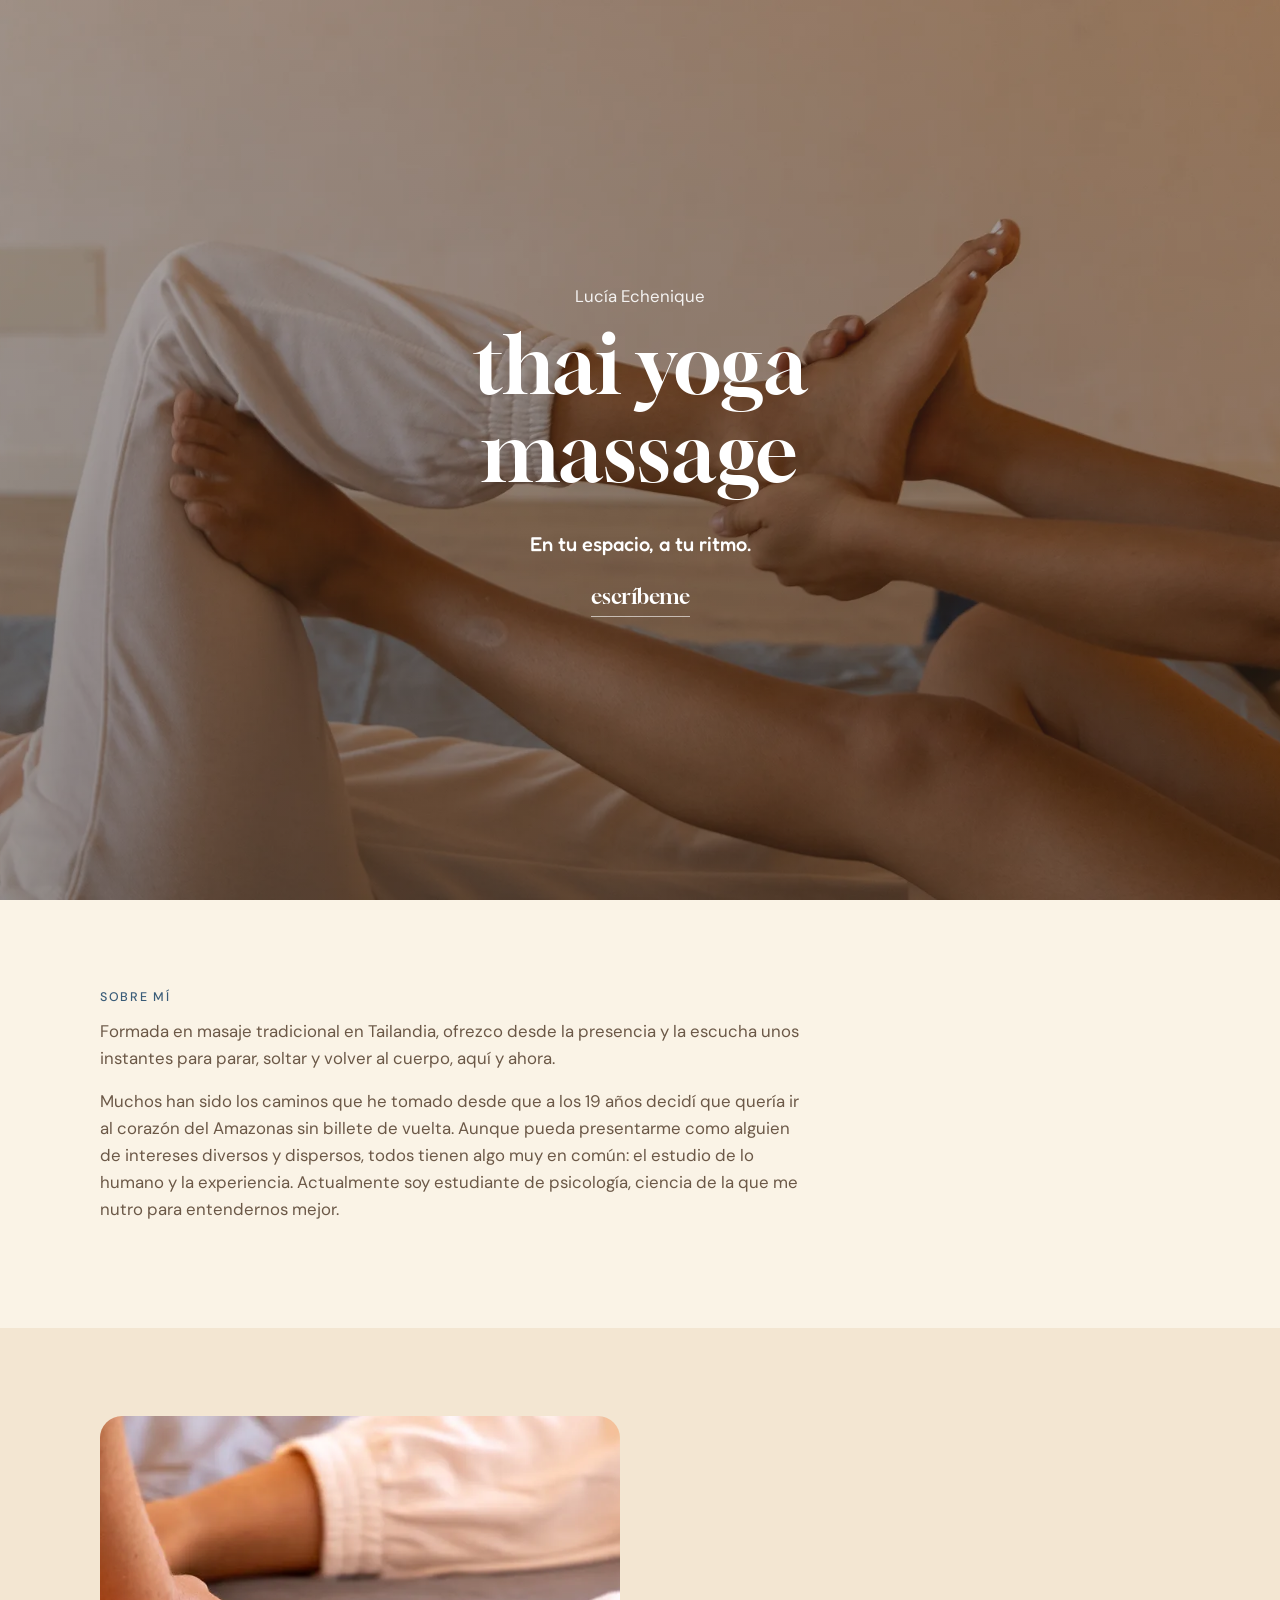
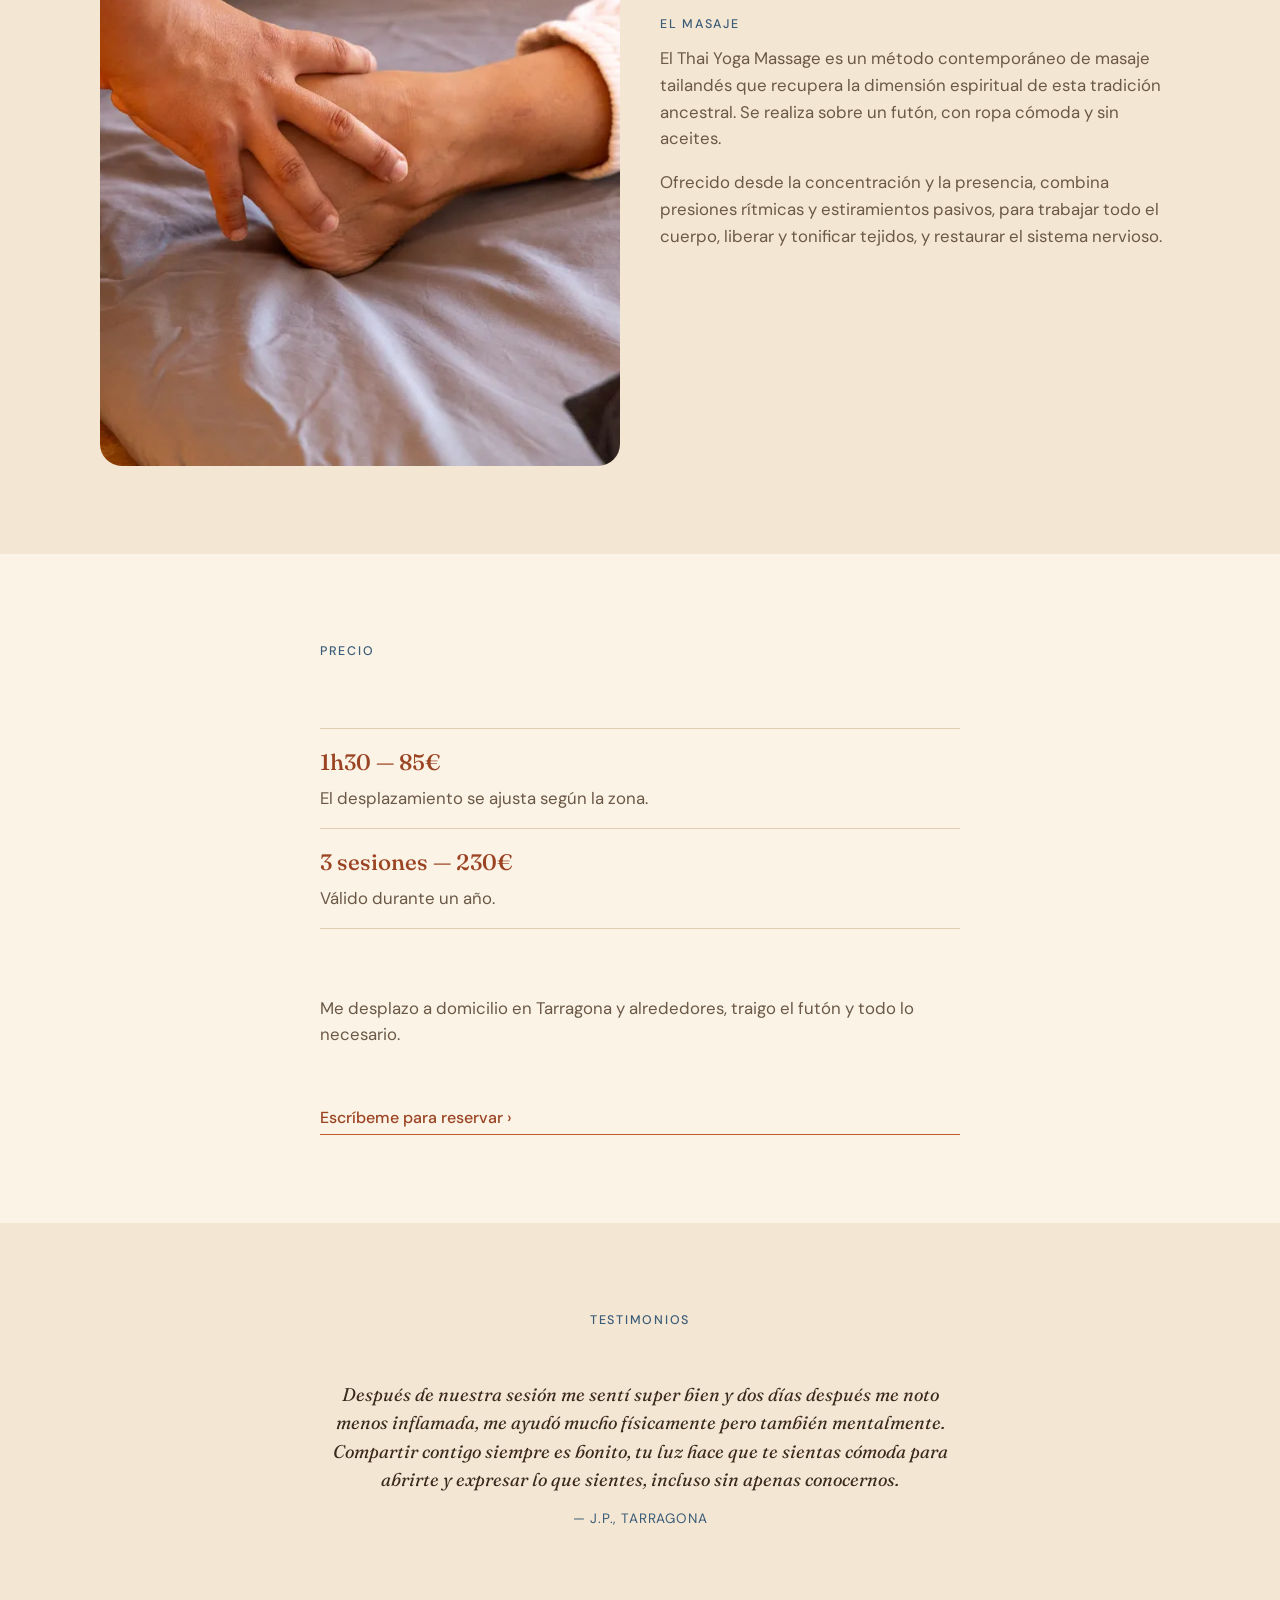
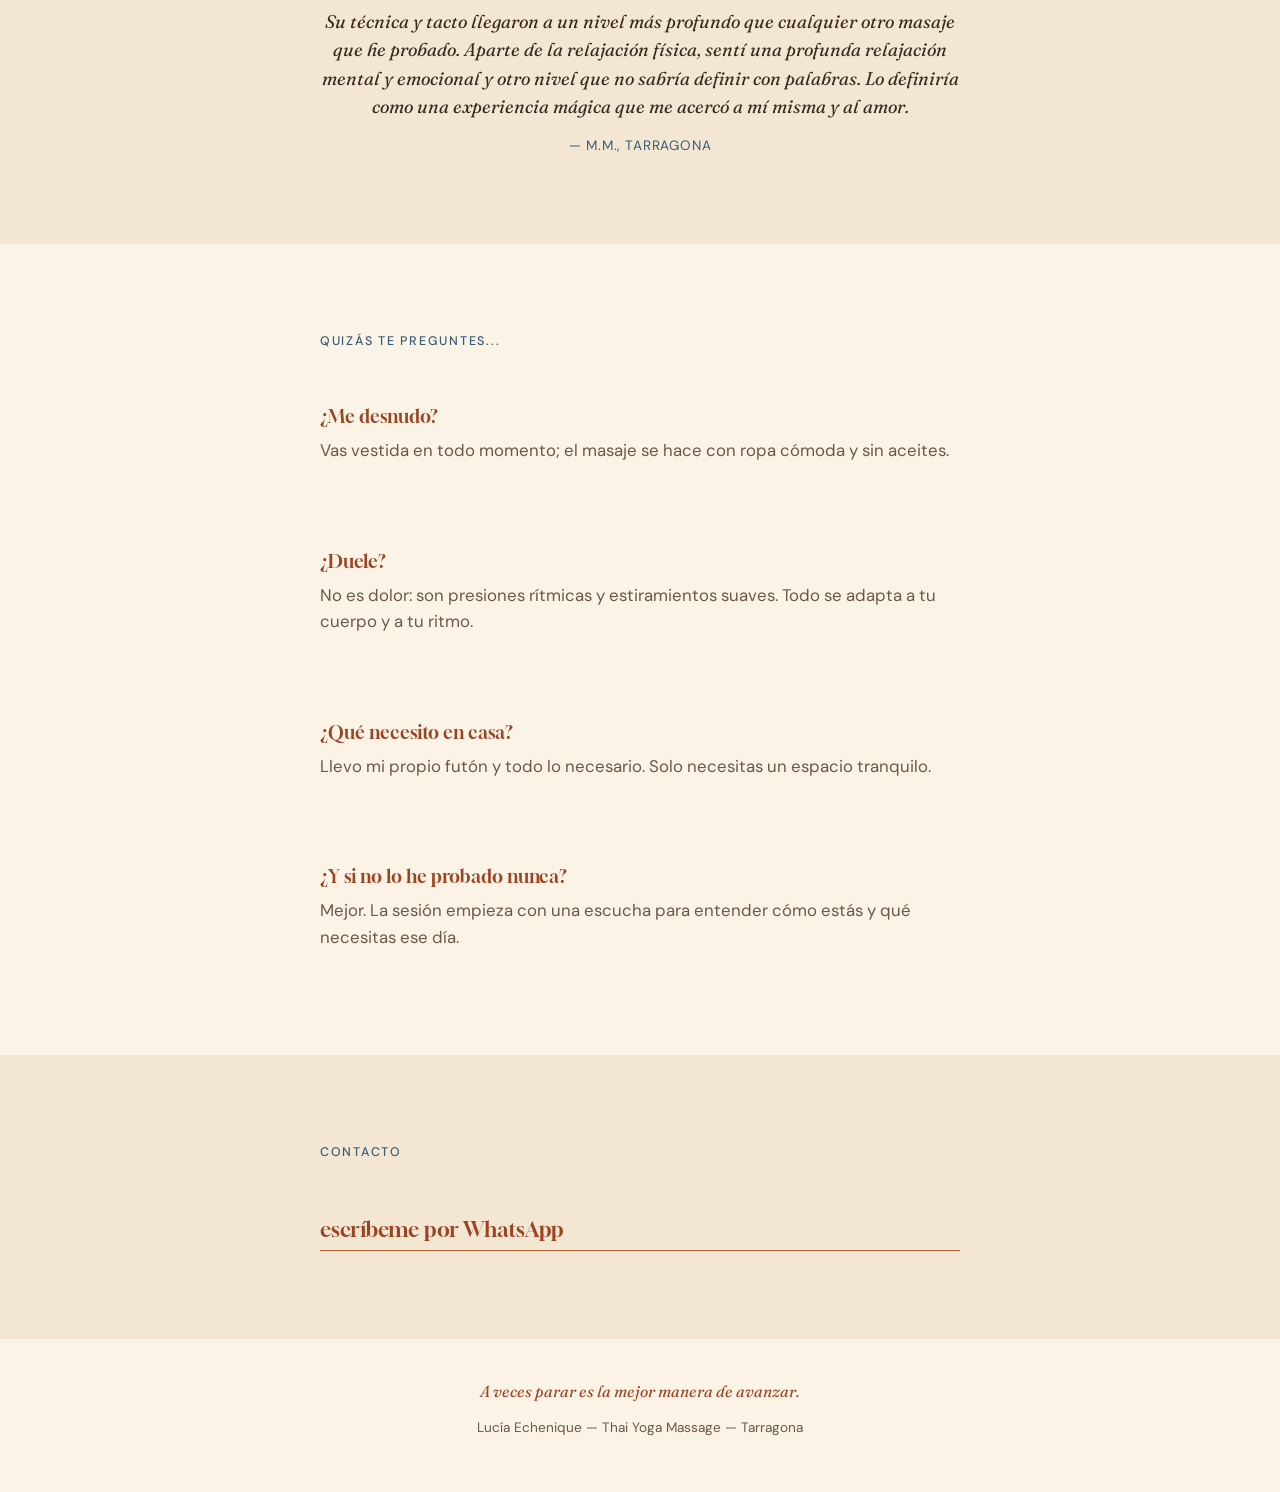
==== index.html @ a01c391c "Hero sin salto de fuente: Gloock y Fredoka alojadas en la web y precargadas Co-Authored-By: Claude F" ====
<!DOCTYPE html>
<html lang="es">
<head>
<meta charset="UTF-8" />
<meta name="viewport" content="width=device-width, initial-scale=1.0" />
<title>Lucía Echenique — Thai Yoga Massage a domicilio en Tarragona</title>
<meta name="description" content="Thai Yoga Massage a domicilio en Tarragona, con Lucía Echenique. Sesiones de 1h30, en tu espacio, a tu ritmo." />
<link rel="canonical" href="https://luciaechenique.com/" />
<meta property="og:type" content="website" />
<meta property="og:locale" content="es_ES" />
<meta property="og:url" content="https://luciaechenique.com/" />
<meta property="og:site_name" content="Lucía Echenique" />
<meta property="og:title" content="Lucía Echenique — Thai Yoga Massage a domicilio en Tarragona" />
<meta property="og:description" content="Thai Yoga Massage a domicilio en Tarragona. Sesiones de 1h30, en tu espacio, a tu ritmo." />
<meta property="og:image" content="https://luciaechenique.com/images/og.jpg" />
<meta property="og:image:width" content="1200" />
<meta property="og:image:height" content="630" />
<meta name="twitter:card" content="summary_large_image" />
<link rel="icon" type="image/svg+xml" href="favicon.svg" />
<link rel="preload" as="image" href="images/hero-bg.webp" fetchpriority="high" />
<link rel="preload" as="font" type="font/woff2" href="fonts/gloock.woff2" crossorigin />
<link rel="preload" as="font" type="font/woff2" href="fonts/fredoka-500.woff2" crossorigin />
<link rel="preconnect" href="https://fonts.googleapis.com" />
<link rel="preconnect" href="https://fonts.gstatic.com" crossorigin />
<link rel="stylesheet" href="https://fonts.googleapis.com/css2?family=Fraunces:ital,opsz,wght@0,9..144,500;1,9..144,400&family=DM+Sans:opsz,wght@9..40,400;9..40,500&display=swap" />
<link rel="stylesheet" href="styles.css" />
<script type="application/ld+json">
{
  "@context": "https://schema.org",
  "@type": "HealthAndBeautyBusiness",
  "name": "Lucía Echenique — Thai Yoga Massage",
  "url": "https://luciaechenique.com/",
  "image": "https://luciaechenique.com/images/og.jpg",
  "description": "Thai Yoga Massage a domicilio en Tarragona. Sesiones de 1h30, en tu espacio, a tu ritmo.",
  "areaServed": {
    "@type": "City",
    "name": "Tarragona"
  },
  "priceRange": "desde 85€"
}
</script>
</head>
<body>

<a class="skip-link" href="#contacto">Ir a contacto</a>

<!-- HERO -->
<header class="hero" id="inicio">
  <div class="hero-bg"></div>
  <div class="hero-overlay"></div>
  <div class="hero-inner">
    <p class="hero-name">Lucía Echenique</p>
    <h1>thai yoga massage</h1>
    <p class="hero-phrase">En tu espacio, a tu ritmo.</p>
    <a class="cta-link cta-lg" href="https://wa.me/34604867716?text=Hola%20Luc%C3%ADa%2C%20me%20interesa%20una%20sesi%C3%B3n%20de%20Thai%20Yoga%20Massage." target="_blank" rel="noopener">escríbeme</a>
  </div>
</header>

<main>

  <!-- SOBRE MÍ -->
  <section class="section" id="sobre-mi">
    <div class="section-inner">
      <div class="section-text">
        <h2 class="kicker">Sobre mí</h2>
        <p class="body-text">
          Formada en masaje tradicional en Tailandia, ofrezco desde la presencia y la escucha unos instantes para
          parar, soltar y volver al cuerpo, aquí y ahora.
        </p>
        <p class="body-text">
          Muchos han sido los caminos que he tomado desde que a los 19 años decidí que quería ir al corazón del
          Amazonas sin billete de vuelta. Aunque pueda presentarme como alguien de intereses diversos y dispersos,
          todos tienen algo muy en común: el estudio de lo humano y la experiencia. Actualmente soy estudiante de
          psicología, ciencia de la que me nutro para entendernos mejor.
        </p>
      </div>
    </div>
  </section>

  <!-- EL MASAJE -->
  <section class="section alt" id="masaje">
    <div class="section-inner reverse">
      <div class="section-text">
        <h2 class="kicker">El masaje</h2>
        <p class="body-text">
          El Thai Yoga Massage es un método contemporáneo de masaje tailandés que recupera la dimensión espiritual
          de esta tradición ancestral. Se realiza sobre un futón, con ropa cómoda y sin aceites.
        </p>
        <p class="body-text">
          Ofrecido desde la concentración y la presencia, combina presiones rítmicas y estiramientos pasivos, para
          trabajar todo el cuerpo, liberar y tonificar tejidos, y restaurar el sistema nervioso.
        </p>
      </div>
      <img class="section-photo" src="images/masaje.webp" alt="Thai Yoga Massage con Lucía Echenique" loading="lazy" />
    </div>
  </section>

  <!-- PRECIO -->
  <section class="section" id="precio">
    <div class="section-inner narrow">
      <h2 class="kicker">Precio</h2>
      <div class="price-list">
        <div class="price-item">
          <p class="price-amount">1h30 — 85€</p>
          <p class="body-text">El desplazamiento se ajusta según la zona.</p>
        </div>
        <div class="price-item">
          <p class="price-amount">3 sesiones — 230€</p>
          <p class="body-text">Válido durante un año.</p>
        </div>
      </div>
      <p class="body-text">
        Me desplazo a domicilio en Tarragona y alrededores, traigo el futón y todo lo necesario.
      </p>
      <a class="cta-link" href="https://wa.me/34604867716?text=Hola%20Luc%C3%ADa%2C%20me%20interesa%20una%20sesi%C3%B3n%20de%20masaje" target="_blank" rel="noopener">Escríbeme para reservar &rsaquo;</a>
    </div>
  </section>

  <!-- TESTIMONIOS -->
  <section class="section alt" id="testimonios">
    <div class="section-inner narrow center">
      <h2 class="kicker">Testimonios</h2>
      <blockquote class="testimonial">
        <p>Después de nuestra sesión me sentí super bien y dos días después me noto menos inflamada, me ayudó
          mucho físicamente pero también mentalmente. Compartir contigo siempre es bonito, tu luz hace que te
          sientas cómoda para abrirte y expresar lo que sientes, incluso sin apenas conocernos.</p>
        <cite>— J.P., Tarragona</cite>
      </blockquote>
      <blockquote class="testimonial">
        <p>Su técnica y tacto llegaron a un nivel más profundo que cualquier otro masaje que he probado. Aparte
          de la relajación física, sentí una profunda relajación mental y emocional y otro nivel que no sabría
          definir con palabras. Lo definiría como una experiencia mágica que me acercó a mí misma y al amor.</p>
        <cite>— M.M., Tarragona</cite>
      </blockquote>
    </div>
  </section>

  <!-- PREGUNTAS FRECUENTES -->
  <section class="section" id="faq">
    <div class="section-inner narrow">
      <h2 class="kicker">Quizás te preguntes...</h2>
      <div class="faq-item">
        <p class="faq-question">¿Me desnudo?</p>
        <p class="body-text">Vas vestida en todo momento; el masaje se hace con ropa cómoda y sin aceites.</p>
      </div>
      <div class="faq-item">
        <p class="faq-question">¿Duele?</p>
        <p class="body-text">No es dolor: son presiones rítmicas y estiramientos suaves. Todo se adapta a tu cuerpo y a tu ritmo.</p>
      </div>
      <div class="faq-item">
        <p class="faq-question">¿Qué necesito en casa?</p>
        <p class="body-text">Llevo mi propio futón y todo lo necesario. Solo necesitas un espacio tranquilo.</p>
      </div>
      <div class="faq-item">
        <p class="faq-question">¿Y si no lo he probado nunca?</p>
        <p class="body-text">Mejor. La sesión empieza con una escucha para entender cómo estás y qué necesitas ese día.</p>
      </div>
    </div>
  </section>

  <!-- YOGA — en pausa, solo se ofrece masaje por ahora. Reactivar cuando haya fotos/contenido de clases.
  <section class="section" id="yoga">
    <div class="section-inner reverse">
      <div class="photo-placeholder" aria-hidden="true"></div>
      <div class="section-text">
        <p class="kicker">Yoga</p>
        <h2>Clases a demanda, individuales o en grupo</h2>
        <p class="body-text">
          Clases pensadas a tu medida: puede ser solo para ti, o puedes organizar un grupo pequeño con amigas — tú reúnes
          a la gente, yo llevo la práctica. Sin horarios fijos ni rigidez: hablamos y encontramos el formato que te encaje.
        </p>
        <a class="cta-link" href="https://wa.me/34604867716?text=Hola%20Luc%C3%ADa%2C%20me%20interesa%20una%20clase%20de%20yoga" target="_blank" rel="noopener">Pregúntame por una clase &rsaquo;</a>
      </div>
    </div>
  </section>
  -->

  <!-- CONTACTO -->
  <section class="section alt contact-section" id="contacto">
    <div class="section-inner narrow">
      <h2 class="kicker">Contacto</h2>

      <a class="cta-link cta-lg" href="https://wa.me/34604867716?text=Hola%20Luc%C3%ADa%2C%20me%20interesa%20una%20sesi%C3%B3n%20de%20Thai%20Yoga%20Massage." target="_blank" rel="noopener">escríbeme por WhatsApp</a>
    </div>
  </section>

</main>

<footer class="site-footer">
  <p class="footer-tagline">A veces parar es la mejor manera de avanzar.</p>
  <p>Lucía Echenique — Thai Yoga Massage — Tarragona</p>
</footer>

</body>
</html>
---- styles.css ----
@font-face {
  font-family: "Gloock";
  font-style: normal;
  font-weight: 400;
  font-display: swap;
  src: url("fonts/gloock.woff2") format("woff2");
}
@font-face {
  font-family: "Fredoka";
  font-style: normal;
  font-weight: 500;
  font-display: swap;
  src: url("fonts/fredoka-500.woff2") format("woff2");
}

:root {
  --cream: #faf3e6;
  --cream-alt: #f3e6d2;
  --ink: #3a2a1e;
  --ink-soft: #6b5847;
  --terracotta: #c1592f;
  --terracotta-dark: #9b4423;
  --mustard: #e0a53e;
  --blue: #3a5c78;
  --radius: 22px;
}

* { box-sizing: border-box; }

html { scroll-behavior: smooth; }

body {
  margin: 0;
  background: var(--cream);
  color: var(--ink);
  font-family: "DM Sans", sans-serif;
  font-weight: 400;
  line-height: 1.6;
  -webkit-font-smoothing: antialiased;
}

h1, h2 {
  font-weight: 500;
  line-height: 1.1;
  margin: 0 0 0.4em;
  color: var(--terracotta-dark);
}

h1 {
  font-family: "Gloock", serif;
  font-size: clamp(2.8rem, 10vw, 5rem);
  letter-spacing: 0.01em;
}
h2 {
  font-family: "Gloock", serif;
  font-size: clamp(1.7rem, 4.5vw, 2.4rem);
}

p { margin: 0 0 1em; }

.skip-link {
  position: absolute;
  left: -999px;
  top: 0;
}
.skip-link:focus {
  left: 1rem;
  top: 1rem;
  background: var(--ink);
  color: var(--cream);
  padding: 0.6em 1em;
  border-radius: 8px;
  z-index: 10;
}

/* ---------- HERO ---------- */
.hero {
  position: relative;
  overflow: hidden;
  min-height: 100vh;
  min-height: 100dvh;
  display: flex;
  align-items: center;
  padding: 2rem 1.5rem;
  background: #8c6f5b;
}
.hero-bg {
  position: absolute;
  inset: 0;
  background-image: url("images/hero-bg.webp");
  background-size: cover;
  background-position: center 30%;
  z-index: 0;
}
.hero-overlay {
  position: absolute;
  inset: 0;
  background: linear-gradient(180deg, rgba(58, 42, 30, 0.35) 0%, rgba(58, 42, 30, 0.5) 100%);
  z-index: 0;
}
.hero-inner .hero-name,
.hero-inner .hero-sub { color: rgba(255, 255, 255, 0.9); }
.hero-inner h1,
.hero-inner .hero-phrase,
.hero-inner .cta-link { color: #fff; }
.hero-inner .cta-link { border-bottom-color: rgba(255, 255, 255, 0.6); }
.hero-inner {
  position: relative;
  z-index: 1;
  max-width: 640px;
  margin: 0 auto;
  text-align: center;
}
.eyebrow {
  text-transform: uppercase;
  letter-spacing: 0.14em;
  font-size: 0.78rem;
  color: var(--ink-soft);
  margin-bottom: 0.6em;
}
.hero-name {
  color: var(--ink-soft);
  font-size: 1.05rem;
  margin: 0 0 0.6em;
}
.hero-sub {
  color: var(--ink-soft);
  font-size: 1.05rem;
  margin: 0 0 1.2em;
}
.hero-phrase {
  font-family: "Fredoka", sans-serif;
  font-weight: 500;
  color: var(--terracotta-dark);
  font-size: 1.25rem;
  max-width: 30ch;
  margin-left: auto;
  margin-right: auto;
}

/* ---------- CTA LINKS ---------- */
.cta-link {
  display: inline-block;
  color: var(--terracotta-dark);
  font-weight: 500;
  text-decoration: none;
  border-bottom: 1.5px solid var(--terracotta);
  padding-bottom: 3px;
  transition: color 0.15s ease, border-color 0.15s ease;
}
.cta-link:hover { color: var(--terracotta); border-color: var(--terracotta-dark); }

.cta-lg {
  font-family: "Gloock", serif;
  font-size: 1.3rem;
}

/* ---------- SECTIONS ---------- */
.section { padding: 5.5rem 1.5rem; }
.section.alt { background: var(--cream-alt); }

.section-inner {
  max-width: 1080px;
  margin: 0 auto;
  display: grid;
  gap: 2.5rem;
  align-items: center;
}
.section-inner.narrow { max-width: 640px; }
.section-inner.center { text-align: center; }

#sobre-mi .section-inner {
  display: block;
}
#sobre-mi .section-text {
  max-width: 700px;
}

.kicker {
  font-family: "DM Sans", sans-serif;
  text-transform: uppercase;
  letter-spacing: 0.14em;
  font-size: 0.78rem;
  line-height: 1.6;
  color: var(--blue);
  font-weight: 500;
  margin: 0 0 0.8em;
}

.body-text { color: var(--ink-soft); font-size: 1.05rem; }

.price-list {
  margin: 1em 0 1.6em;
}
.price-item {
  padding: 1em 0;
  border-top: 1px solid #e2cfb2;
}
.price-item:last-child {
  border-bottom: 1px solid #e2cfb2;
}
.price-amount {
  font-family: "Fraunces", serif;
  font-weight: 500;
  font-size: 1.4rem;
  color: var(--terracotta-dark);
  margin: 0 0 0.2em;
}
.price-item .body-text {
  margin: 0;
}

.faq-item {
  margin: 0 0 1.6rem;
}
.faq-item:last-child { margin-bottom: 0; }
.faq-question {
  font-family: "Gloock", serif;
  font-size: 1.15rem;
  color: var(--terracotta-dark);
  margin: 0 0 0.3em;
}

.testimonial {
  margin: 0 0 2.4rem;
  padding: 0;
}
.testimonial p {
  font-family: "Fraunces", serif;
  font-style: italic;
  font-size: 1.15rem;
  line-height: 1.55;
  color: var(--ink);
  font-variation-settings: "opsz" 40;
  margin: 0 0 0.7em;
}
.testimonial cite {
  display: block;
  font-style: normal;
  font-size: 0.85rem;
  letter-spacing: 0.06em;
  text-transform: uppercase;
  color: var(--blue);
}
.testimonial:last-child { margin-bottom: 0; }

.photo-placeholder {
  aspect-ratio: 4 / 5;
  border-radius: var(--radius);
  background: linear-gradient(155deg, var(--cream-alt), #ecd8b8);
  display: flex;
  align-items: center;
  justify-content: center;
}

.section-photo {
  width: 100%;
  aspect-ratio: 4 / 5;
  object-fit: cover;
  border-radius: var(--radius);
  display: block;
}

.photo-mosaic {
  display: flex;
  flex-direction: column;
  gap: 0.8rem;
}
.mosaic-featured {
  width: 100%;
  aspect-ratio: 4 / 5;
  object-fit: cover;
  border-radius: var(--radius);
  display: block;
}
.mosaic-small {
  width: 100%;
  aspect-ratio: 16 / 9;
  object-fit: cover;
  border-radius: var(--radius);
  display: block;
}

@media (min-width: 780px) {
  .section-inner:not(.narrow) {
    grid-template-columns: 1fr 1fr;
  }
  .section-inner.reverse .section-text { order: 2; }
}

/* ---------- FOOTER ---------- */
.site-footer {
  text-align: center;
  padding: 2.5rem 1.5rem;
  color: var(--ink-soft);
  font-size: 0.85rem;
}
.footer-tagline {
  font-family: "Fraunces", serif;
  font-style: italic;
  font-size: 1rem;
  color: var(--terracotta-dark);
  margin: 0 0 0.8em;
  font-variation-settings: "opsz" 40;
}
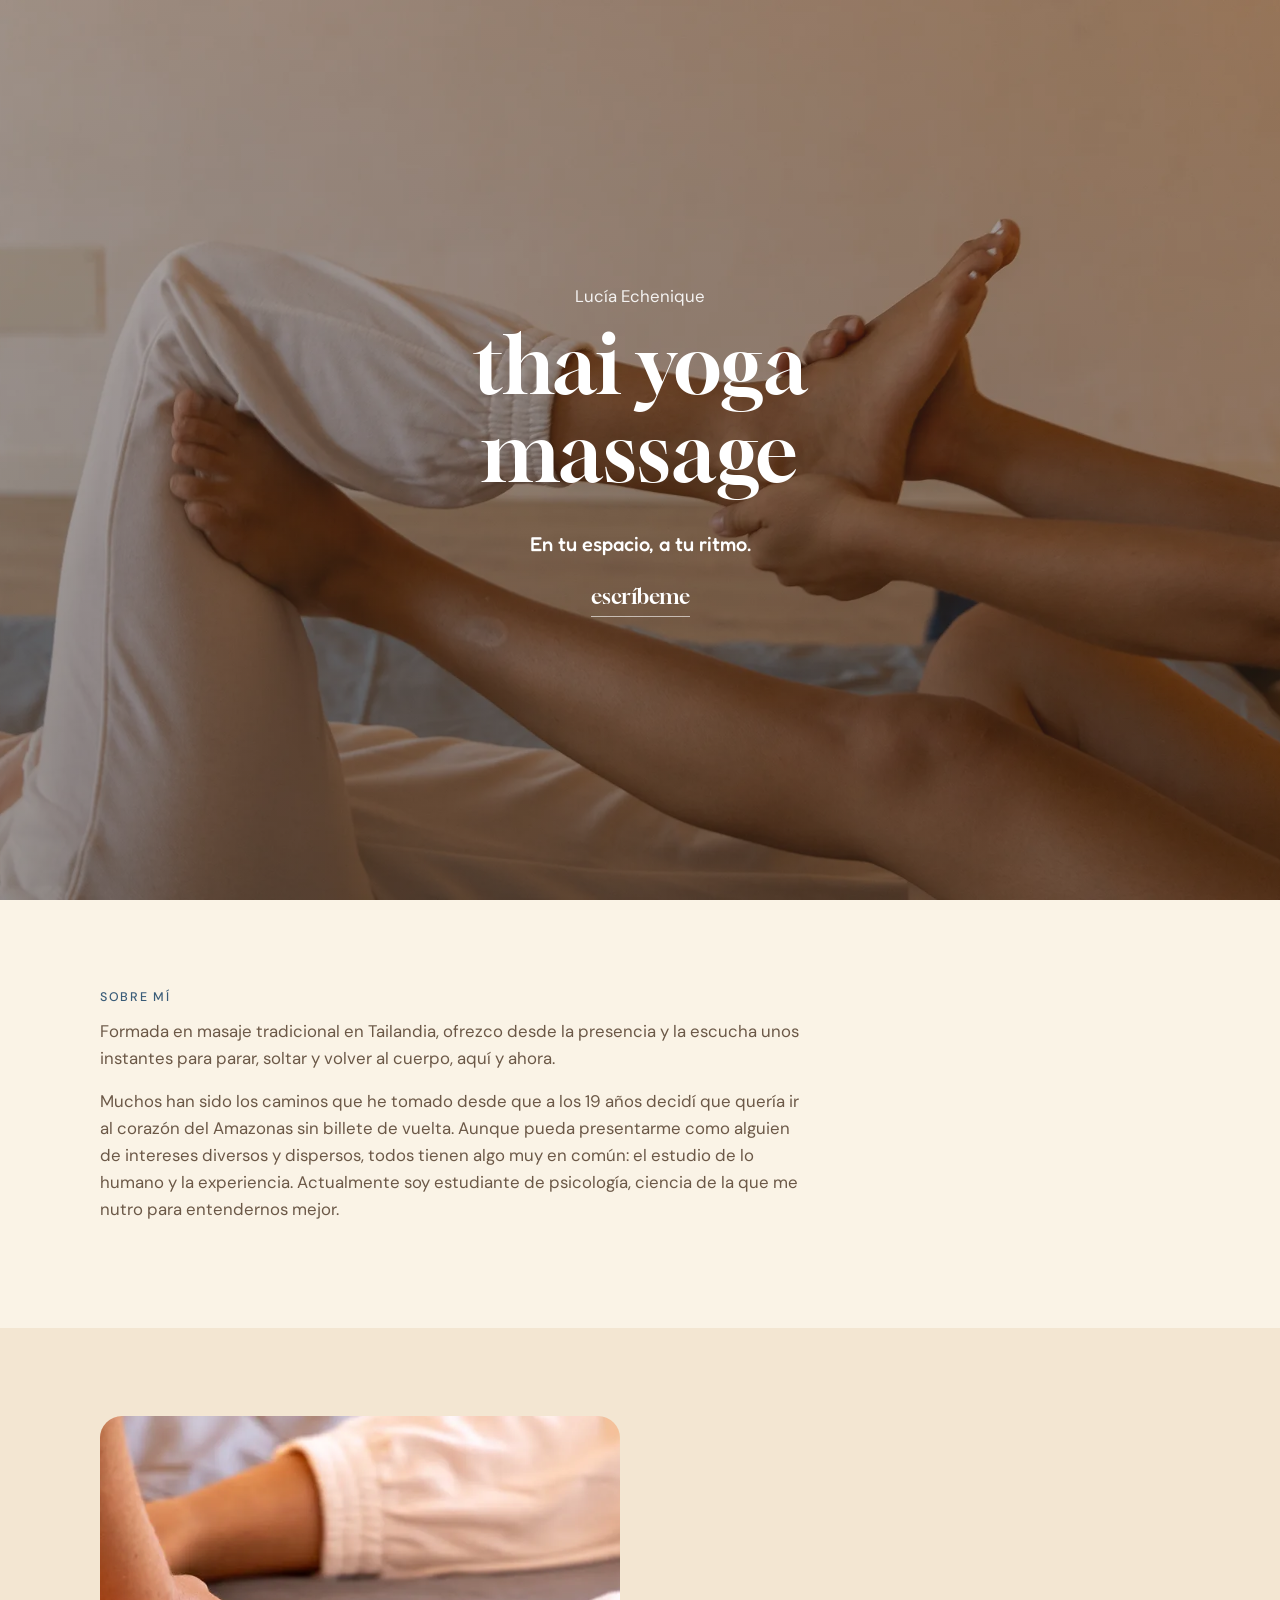
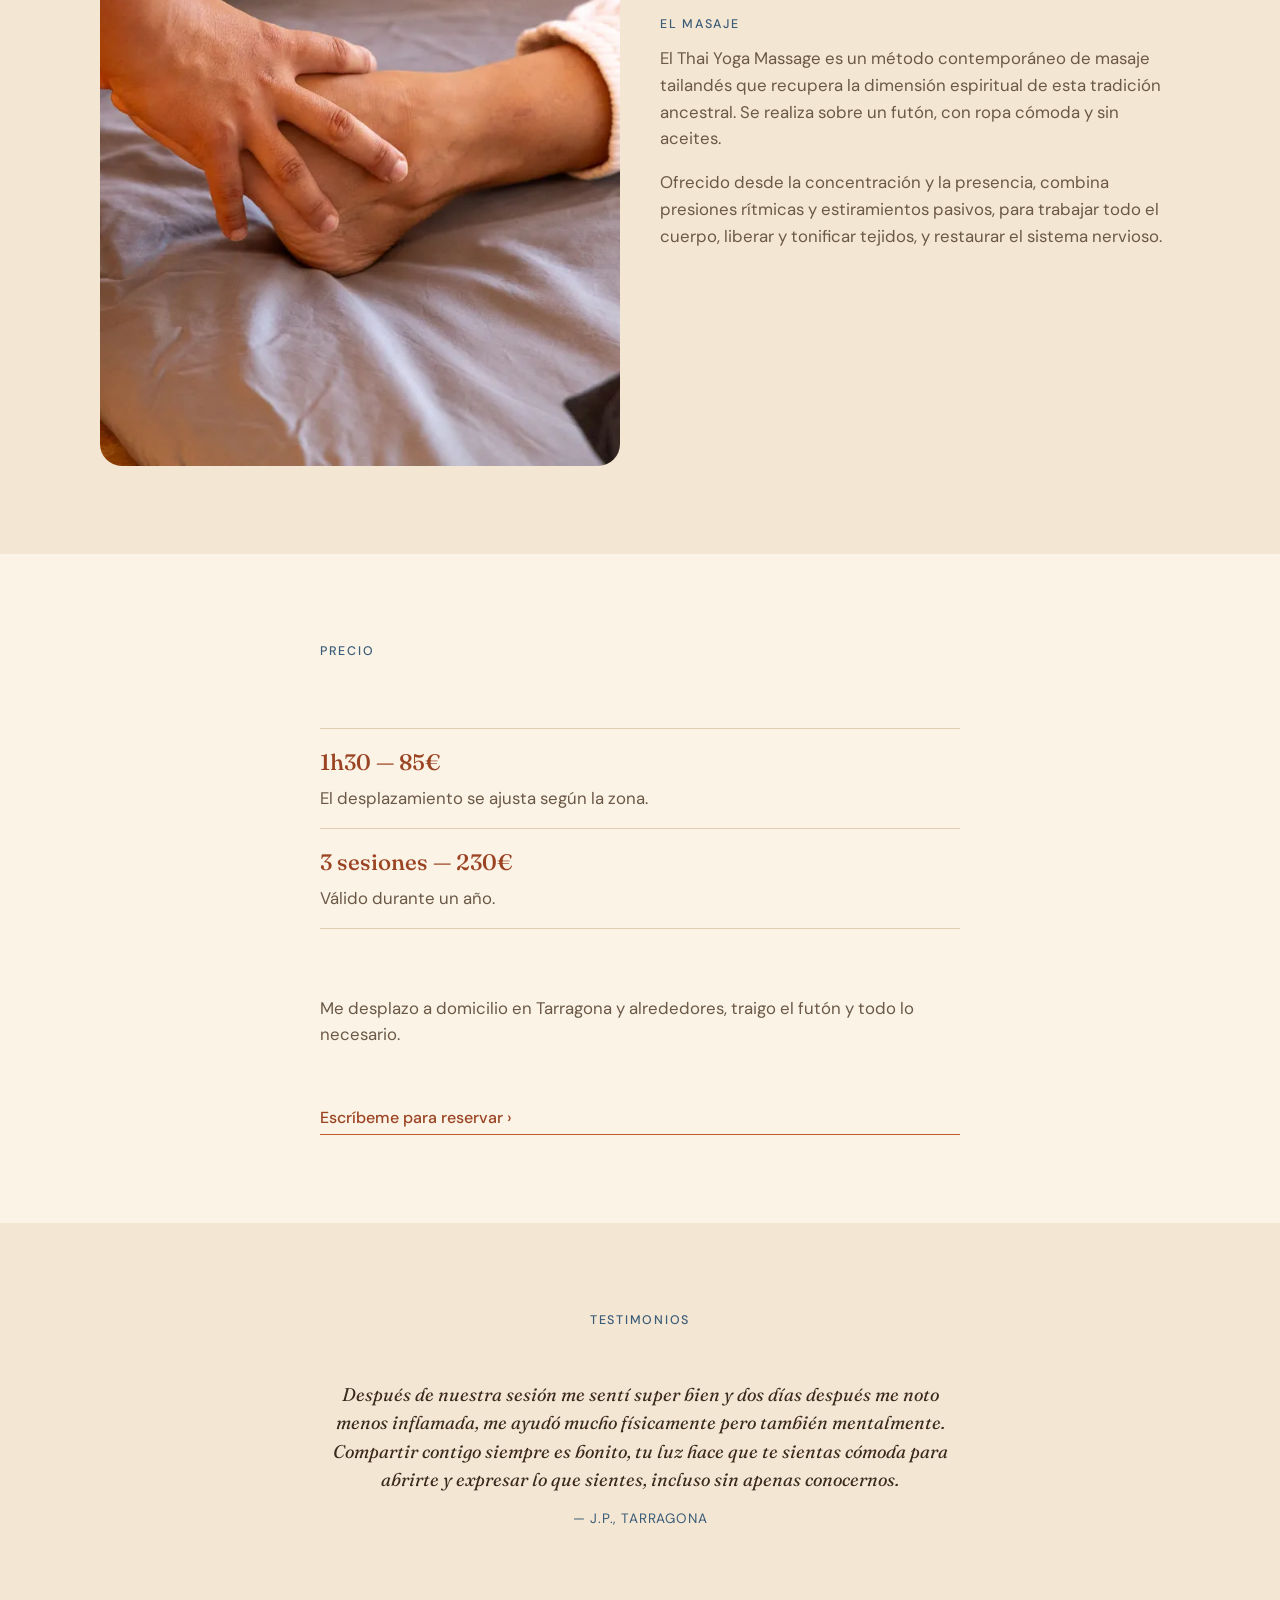
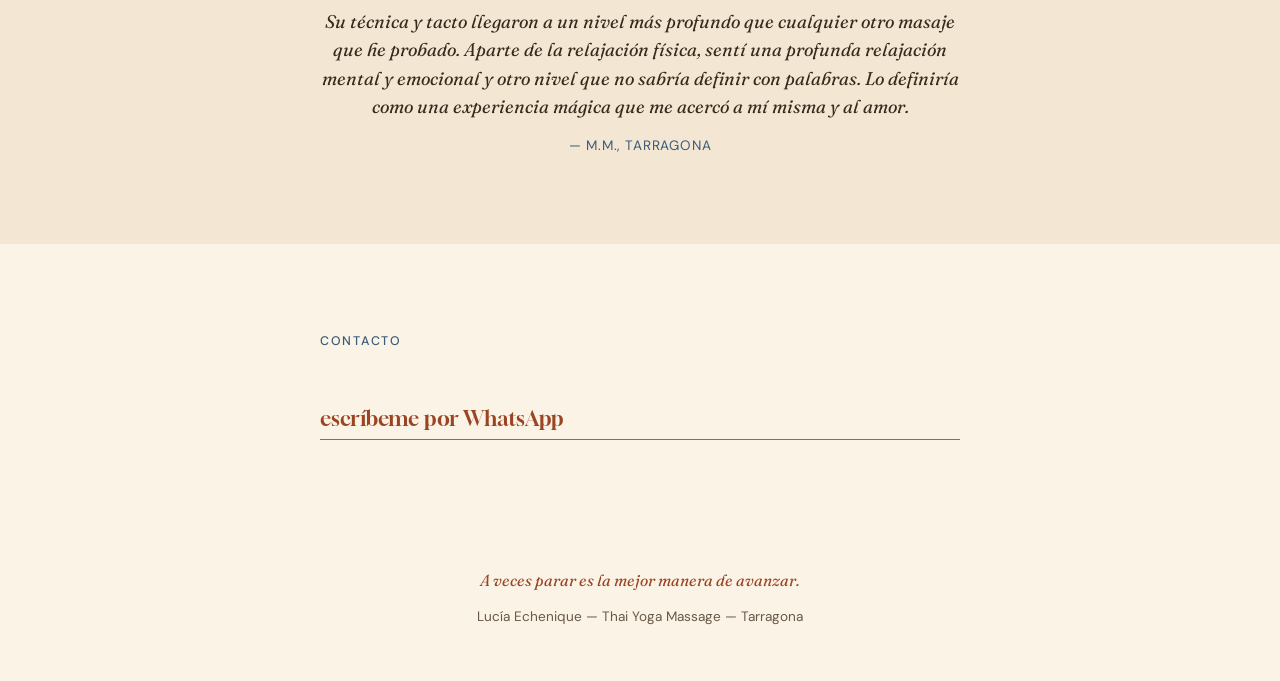
==== commit 4e78a31c: "Elimina la seccion de preguntas frecuentes Co-Authored-By: Claude Fable 5.1 <noreply@anthropic.com>" ====
--- a/index.html
+++ b/index.html
@@ -135,29 +135,6 @@
     </div>
   </section>
 
-  <!-- PREGUNTAS FRECUENTES -->
-  <section class="section" id="faq">
-    <div class="section-inner narrow">
-      <h2 class="kicker">Quizás te preguntes...</h2>
-      <div class="faq-item">
-        <p class="faq-question">¿Me desnudo?</p>
-        <p class="body-text">Vas vestida en todo momento; el masaje se hace con ropa cómoda y sin aceites.</p>
-      </div>
-      <div class="faq-item">
-        <p class="faq-question">¿Duele?</p>
-        <p class="body-text">No es dolor: son presiones rítmicas y estiramientos suaves. Todo se adapta a tu cuerpo y a tu ritmo.</p>
-      </div>
-      <div class="faq-item">
-        <p class="faq-question">¿Qué necesito en casa?</p>
-        <p class="body-text">Llevo mi propio futón y todo lo necesario. Solo necesitas un espacio tranquilo.</p>
-      </div>
-      <div class="faq-item">
-        <p class="faq-question">¿Y si no lo he probado nunca?</p>
-        <p class="body-text">Mejor. La sesión empieza con una escucha para entender cómo estás y qué necesitas ese día.</p>
-      </div>
-    </div>
-  </section>
-
   <!-- YOGA — en pausa, solo se ofrece masaje por ahora. Reactivar cuando haya fotos/contenido de clases.
   <section class="section" id="yoga">
     <div class="section-inner reverse">
@@ -176,7 +153,7 @@
   -->
 
   <!-- CONTACTO -->
-  <section class="section alt contact-section" id="contacto">
+  <section class="section contact-section" id="contacto">
     <div class="section-inner narrow">
       <h2 class="kicker">Contacto</h2>
 
--- a/styles.css
+++ b/styles.css
@@ -210,17 +210,6 @@
   margin: 0;
 }
 
-.faq-item {
-  margin: 0 0 1.6rem;
-}
-.faq-item:last-child { margin-bottom: 0; }
-.faq-question {
-  font-family: "Gloock", serif;
-  font-size: 1.15rem;
-  color: var(--terracotta-dark);
-  margin: 0 0 0.3em;
-}
-
 .testimonial {
   margin: 0 0 2.4rem;
   padding: 0;
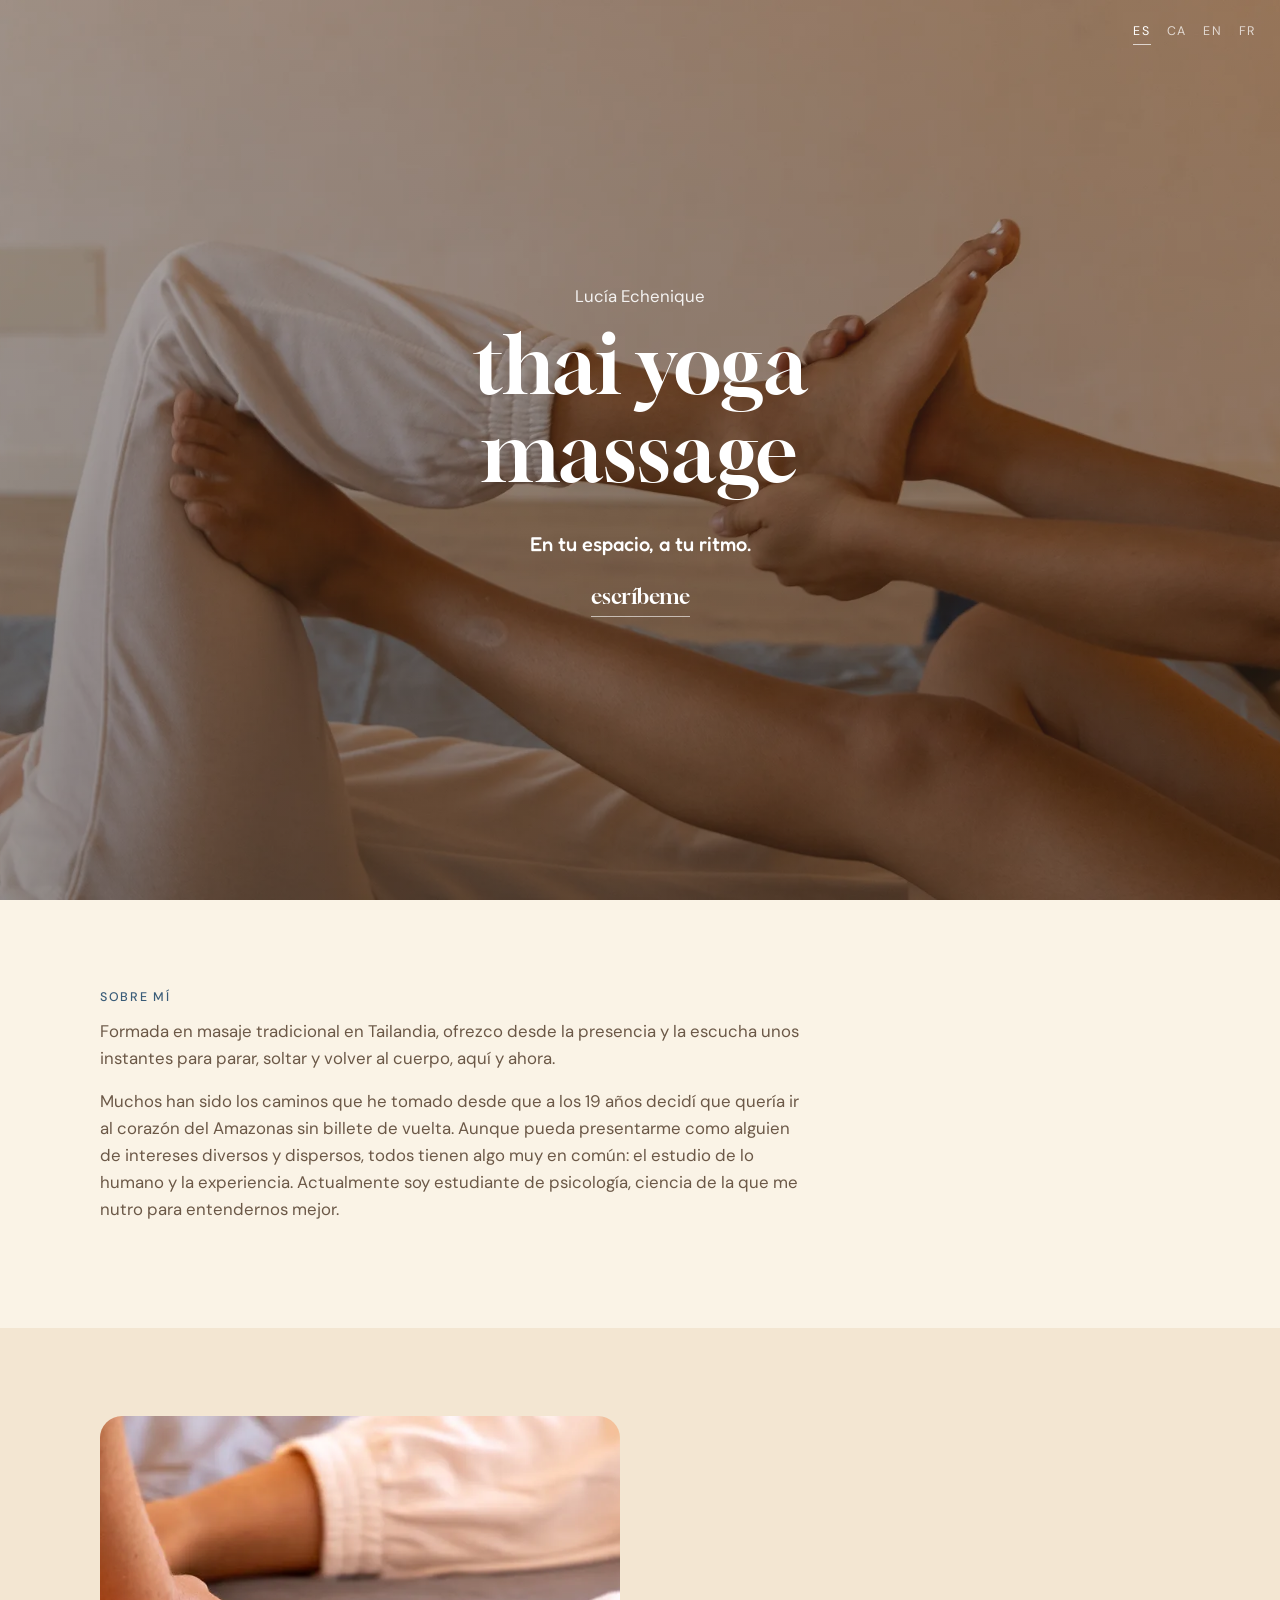
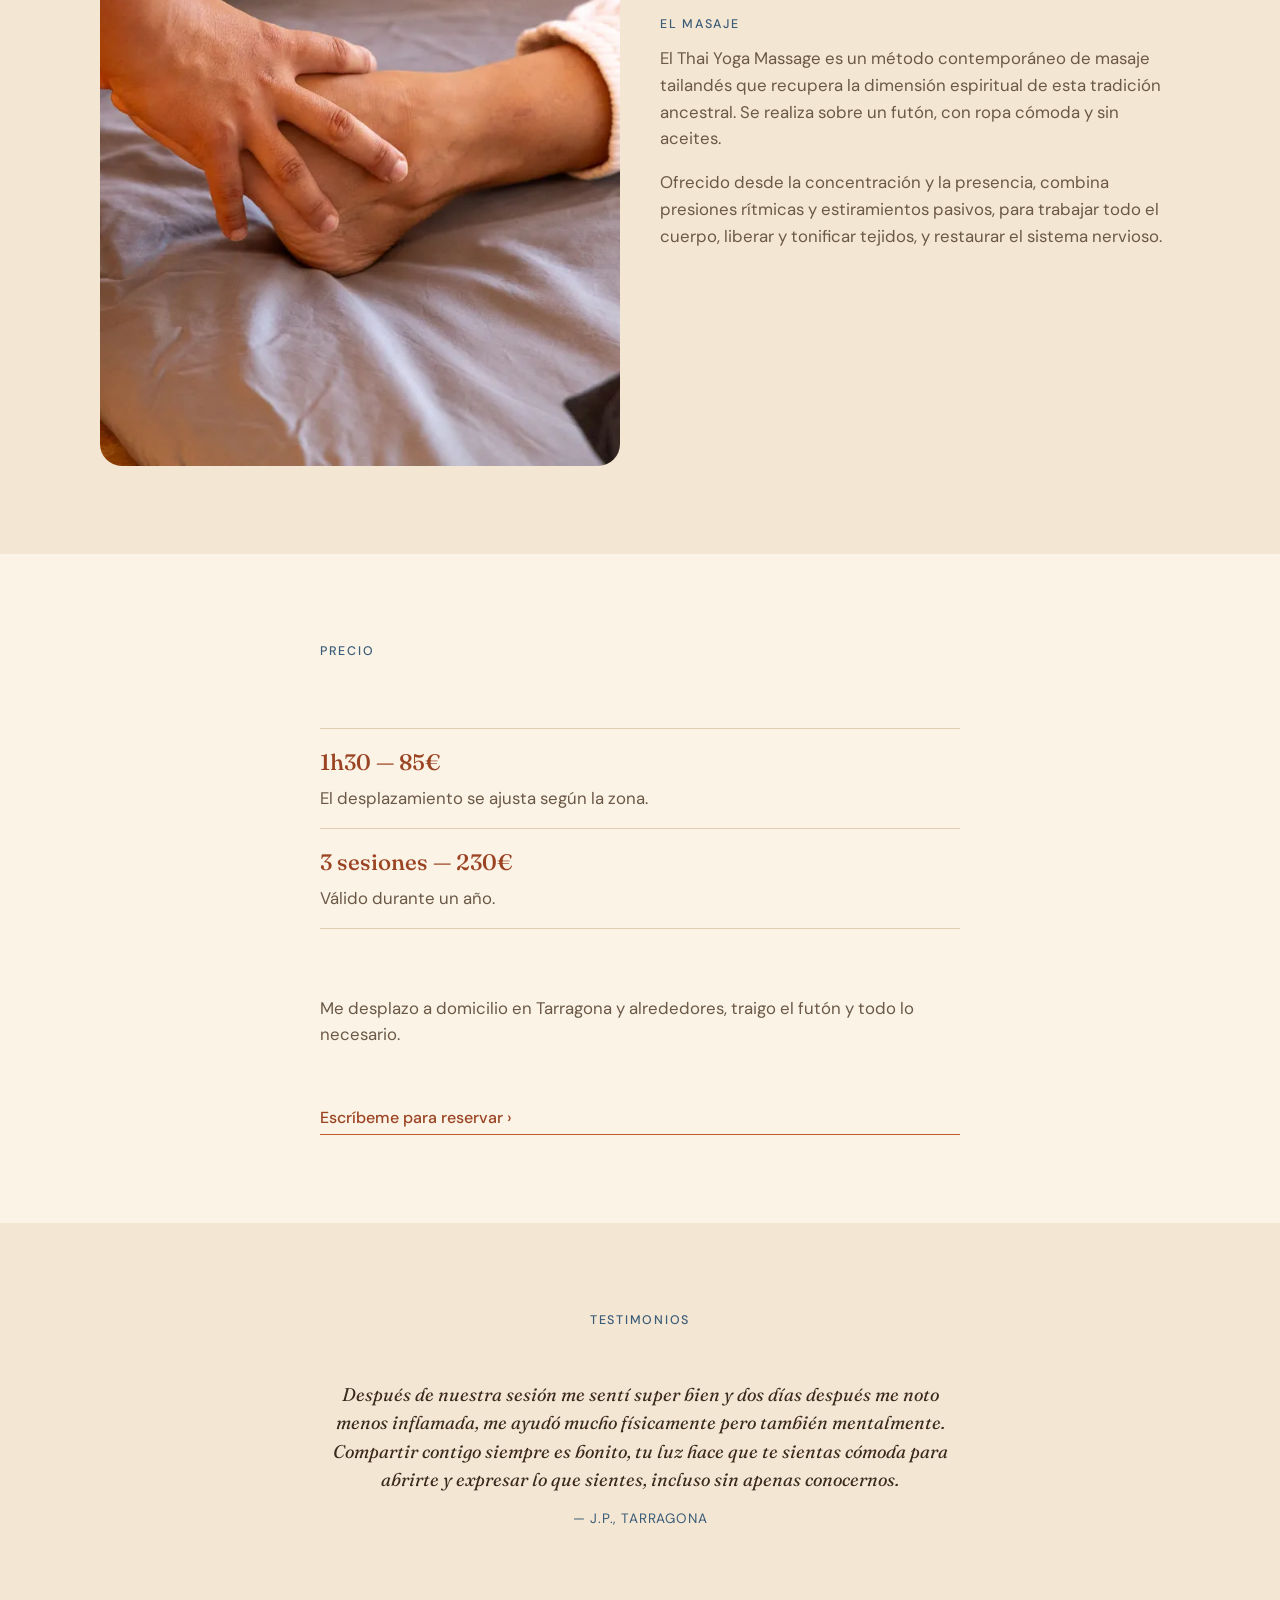
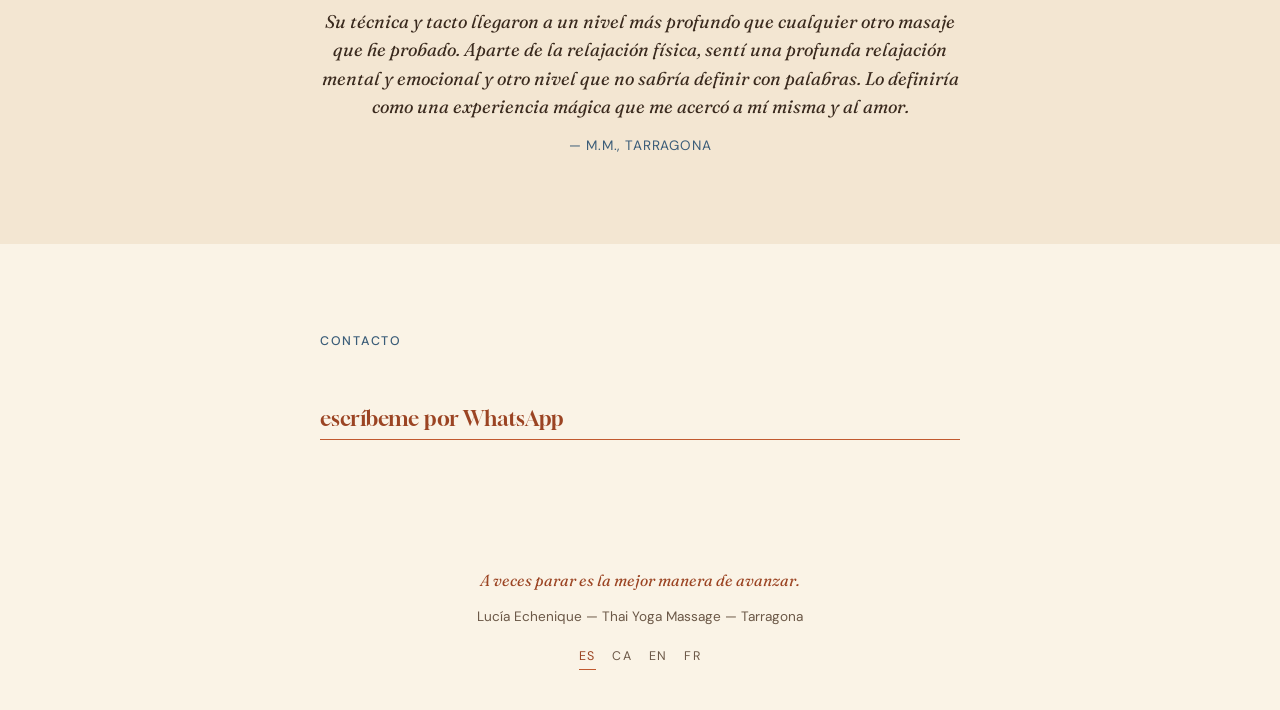
==== commit cb778148: "Web en cuatro idiomas: versiones ca/, en/ y fr/, selector de idioma, hreflang y sitemap multilingue " ====
--- a/index.html
+++ b/index.html
@@ -6,6 +6,11 @@
 <title>Lucía Echenique — Thai Yoga Massage a domicilio en Tarragona</title>
 <meta name="description" content="Thai Yoga Massage a domicilio en Tarragona, con Lucía Echenique. Sesiones de 1h30, en tu espacio, a tu ritmo." />
 <link rel="canonical" href="https://luciaechenique.com/" />
+<link rel="alternate" hreflang="es" href="https://luciaechenique.com/" />
+<link rel="alternate" hreflang="ca" href="https://luciaechenique.com/ca/" />
+<link rel="alternate" hreflang="en" href="https://luciaechenique.com/en/" />
+<link rel="alternate" hreflang="fr" href="https://luciaechenique.com/fr/" />
+<link rel="alternate" hreflang="x-default" href="https://luciaechenique.com/" />
 <meta property="og:type" content="website" />
 <meta property="og:locale" content="es_ES" />
 <meta property="og:url" content="https://luciaechenique.com/" />
@@ -16,14 +21,14 @@
 <meta property="og:image:width" content="1200" />
 <meta property="og:image:height" content="630" />
 <meta name="twitter:card" content="summary_large_image" />
-<link rel="icon" type="image/svg+xml" href="favicon.svg" />
-<link rel="preload" as="image" href="images/hero-bg.webp" fetchpriority="high" />
-<link rel="preload" as="font" type="font/woff2" href="fonts/gloock.woff2" crossorigin />
-<link rel="preload" as="font" type="font/woff2" href="fonts/fredoka-500.woff2" crossorigin />
+<link rel="icon" type="image/svg+xml" href="/favicon.svg" />
+<link rel="preload" as="image" href="/images/hero-bg.webp" fetchpriority="high" />
+<link rel="preload" as="font" type="font/woff2" href="/fonts/gloock.woff2" crossorigin />
+<link rel="preload" as="font" type="font/woff2" href="/fonts/fredoka-500.woff2" crossorigin />
 <link rel="preconnect" href="https://fonts.googleapis.com" />
 <link rel="preconnect" href="https://fonts.gstatic.com" crossorigin />
 <link rel="stylesheet" href="https://fonts.googleapis.com/css2?family=Fraunces:ital,opsz,wght@0,9..144,500;1,9..144,400&family=DM+Sans:opsz,wght@9..40,400;9..40,500&display=swap" />
-<link rel="stylesheet" href="styles.css" />
+<link rel="stylesheet" href="/styles.css" />
 <script type="application/ld+json">
 {
   "@context": "https://schema.org",
@@ -48,6 +53,12 @@
 <header class="hero" id="inicio">
   <div class="hero-bg"></div>
   <div class="hero-overlay"></div>
+  <nav class="lang" aria-label="Idioma">
+    <a href="/" aria-current="page">es</a>
+    <a href="/ca/" lang="ca">ca</a>
+    <a href="/en/" lang="en">en</a>
+    <a href="/fr/" lang="fr">fr</a>
+  </nav>
   <div class="hero-inner">
     <p class="hero-name">Lucía Echenique</p>
     <h1>thai yoga massage</h1>
@@ -91,7 +102,7 @@
           trabajar todo el cuerpo, liberar y tonificar tejidos, y restaurar el sistema nervioso.
         </p>
       </div>
-      <img class="section-photo" src="images/masaje.webp" alt="Thai Yoga Massage con Lucía Echenique" loading="lazy" />
+      <img class="section-photo" src="/images/masaje.webp" alt="Thai Yoga Massage con Lucía Echenique" loading="lazy" />
     </div>
   </section>
 
@@ -112,7 +123,7 @@
       <p class="body-text">
         Me desplazo a domicilio en Tarragona y alrededores, traigo el futón y todo lo necesario.
       </p>
-      <a class="cta-link" href="https://wa.me/34604867716?text=Hola%20Luc%C3%ADa%2C%20me%20interesa%20una%20sesi%C3%B3n%20de%20masaje" target="_blank" rel="noopener">Escríbeme para reservar &rsaquo;</a>
+      <a class="cta-link" href="https://wa.me/34604867716?text=Hola%20Luc%C3%ADa%2C%20me%20interesa%20una%20sesi%C3%B3n%20de%20Thai%20Yoga%20Massage." target="_blank" rel="noopener">Escríbeme para reservar &rsaquo;</a>
     </div>
   </section>
 
@@ -166,6 +177,12 @@
 <footer class="site-footer">
   <p class="footer-tagline">A veces parar es la mejor manera de avanzar.</p>
   <p>Lucía Echenique — Thai Yoga Massage — Tarragona</p>
+  <nav class="lang lang-footer" aria-label="Idioma">
+    <a href="/" aria-current="page">es</a>
+    <a href="/ca/" lang="ca">ca</a>
+    <a href="/en/" lang="en">en</a>
+    <a href="/fr/" lang="fr">fr</a>
+  </nav>
 </footer>
 
 </body>
--- a/styles.css
+++ b/styles.css
@@ -111,6 +111,40 @@
   margin: 0 auto;
   text-align: center;
 }
+.lang {
+  position: absolute;
+  top: 1.4rem;
+  right: 1.5rem;
+  z-index: 2;
+  display: flex;
+  gap: 1rem;
+  font-size: 0.78rem;
+  letter-spacing: 0.14em;
+  text-transform: uppercase;
+}
+.lang a {
+  color: rgba(255, 255, 255, 0.72);
+  text-decoration: none;
+  padding-bottom: 2px;
+  border-bottom: 1px solid transparent;
+  transition: color 0.15s ease;
+}
+.lang a:hover { color: #fff; }
+.lang a[aria-current="page"] {
+  color: #fff;
+  border-bottom-color: rgba(255, 255, 255, 0.7);
+}
+.lang-footer {
+  position: static;
+  justify-content: center;
+  margin-top: 1.2rem;
+}
+.lang-footer a { color: var(--ink-soft); }
+.lang-footer a:hover { color: var(--terracotta-dark); }
+.lang-footer a[aria-current="page"] {
+  color: var(--terracotta-dark);
+  border-bottom-color: var(--terracotta);
+}
 .eyebrow {
   text-transform: uppercase;
   letter-spacing: 0.14em;
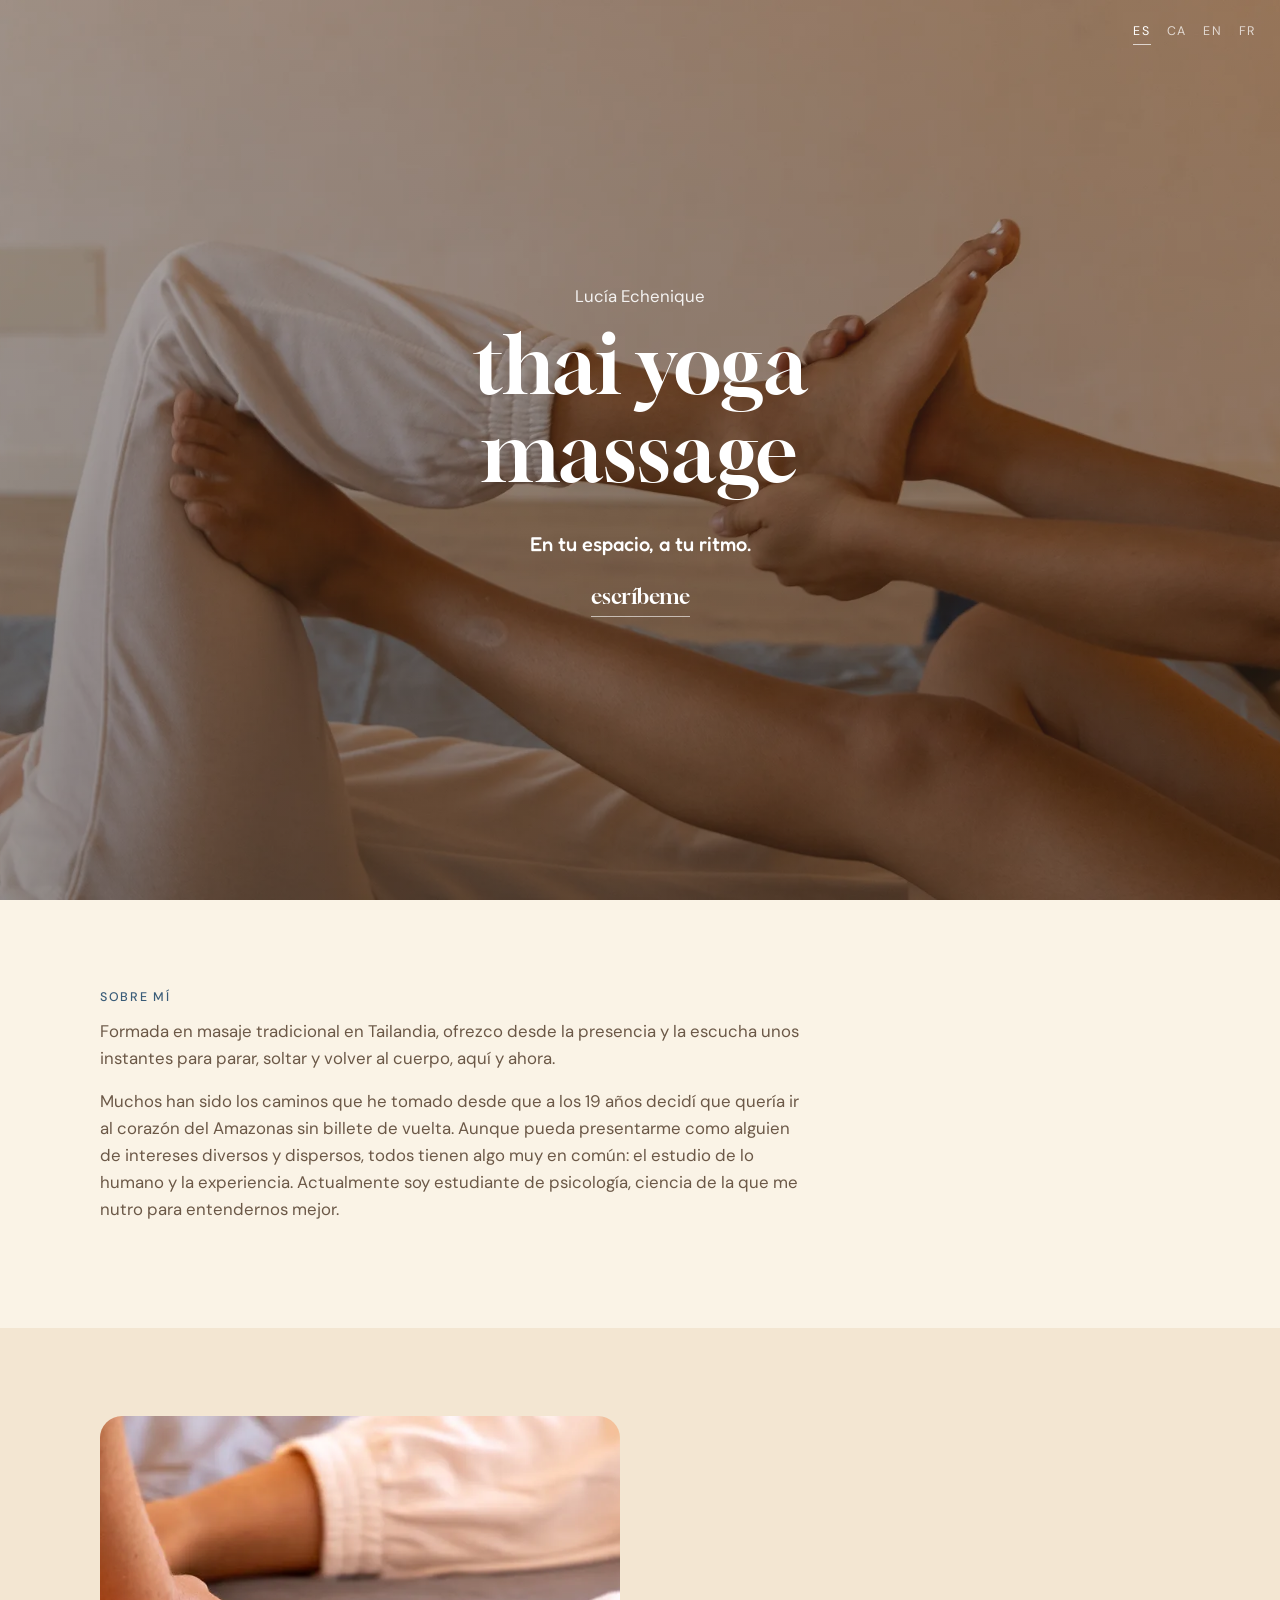
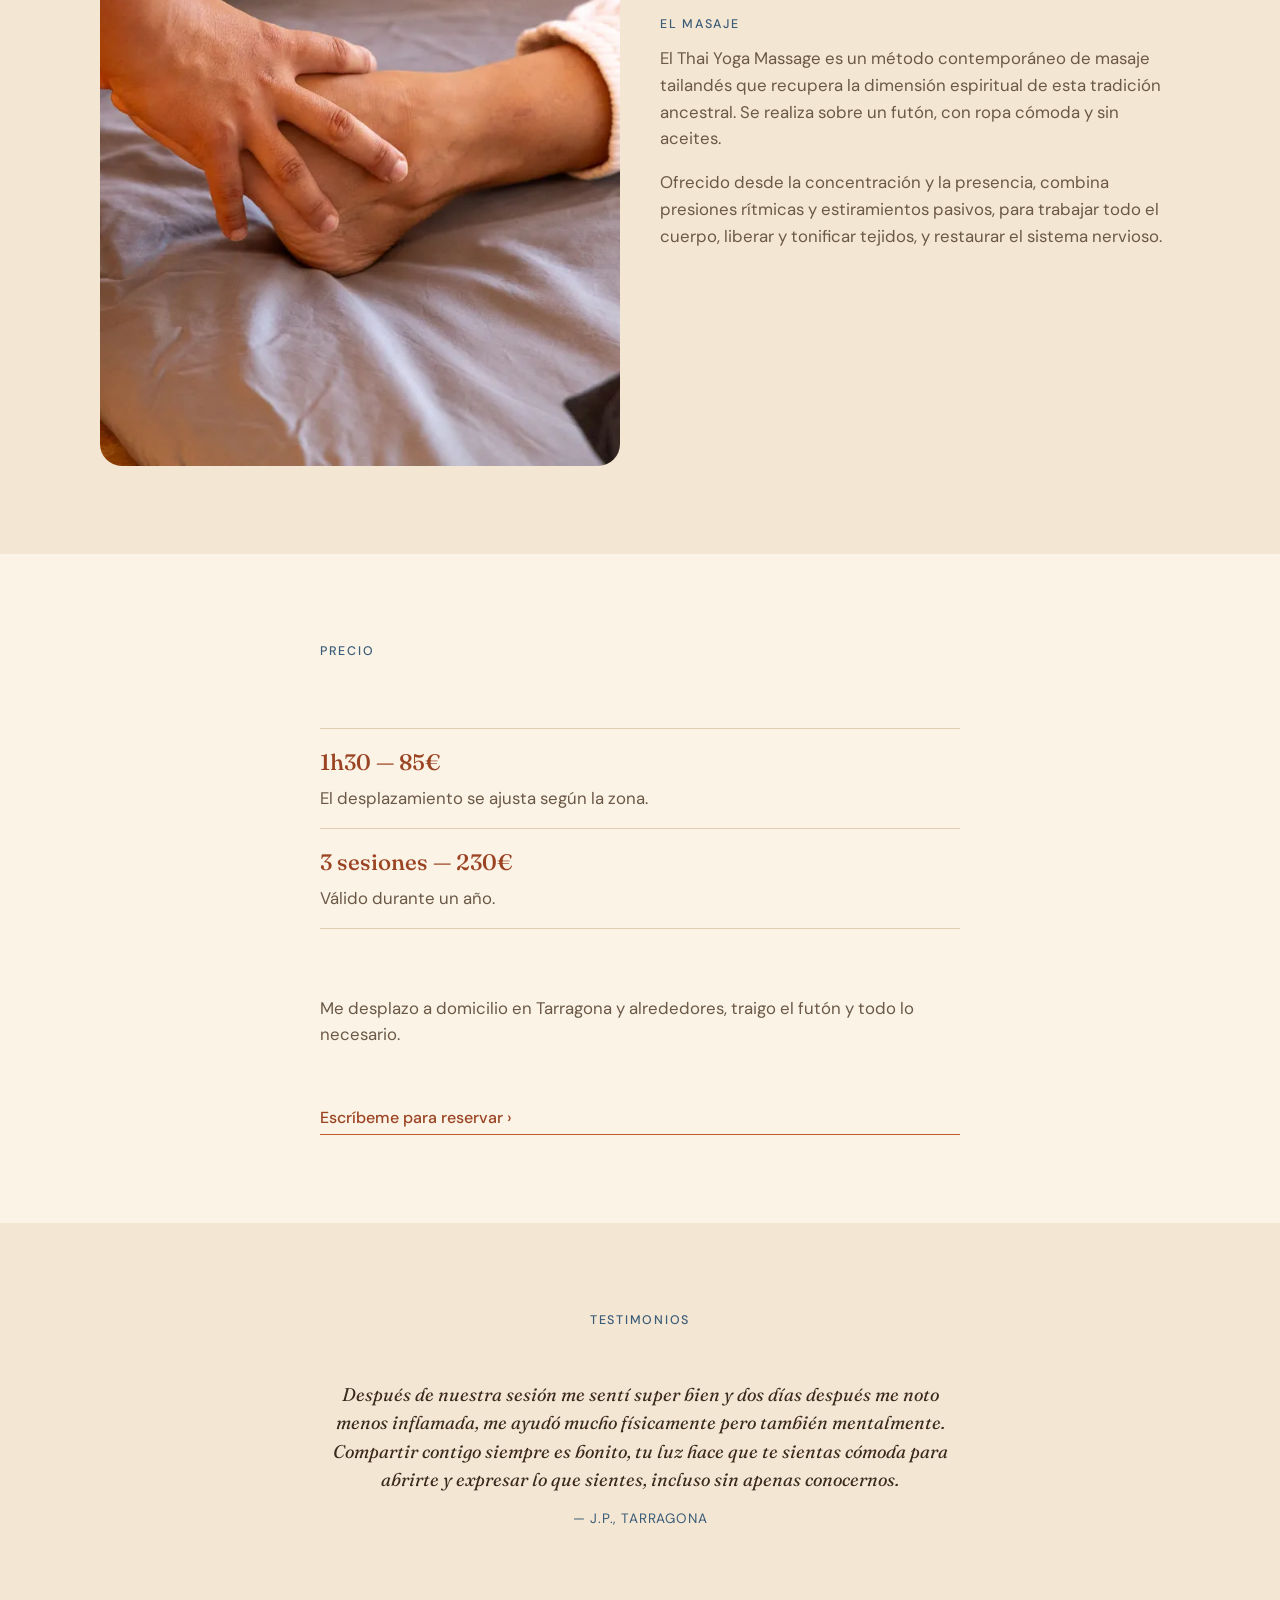
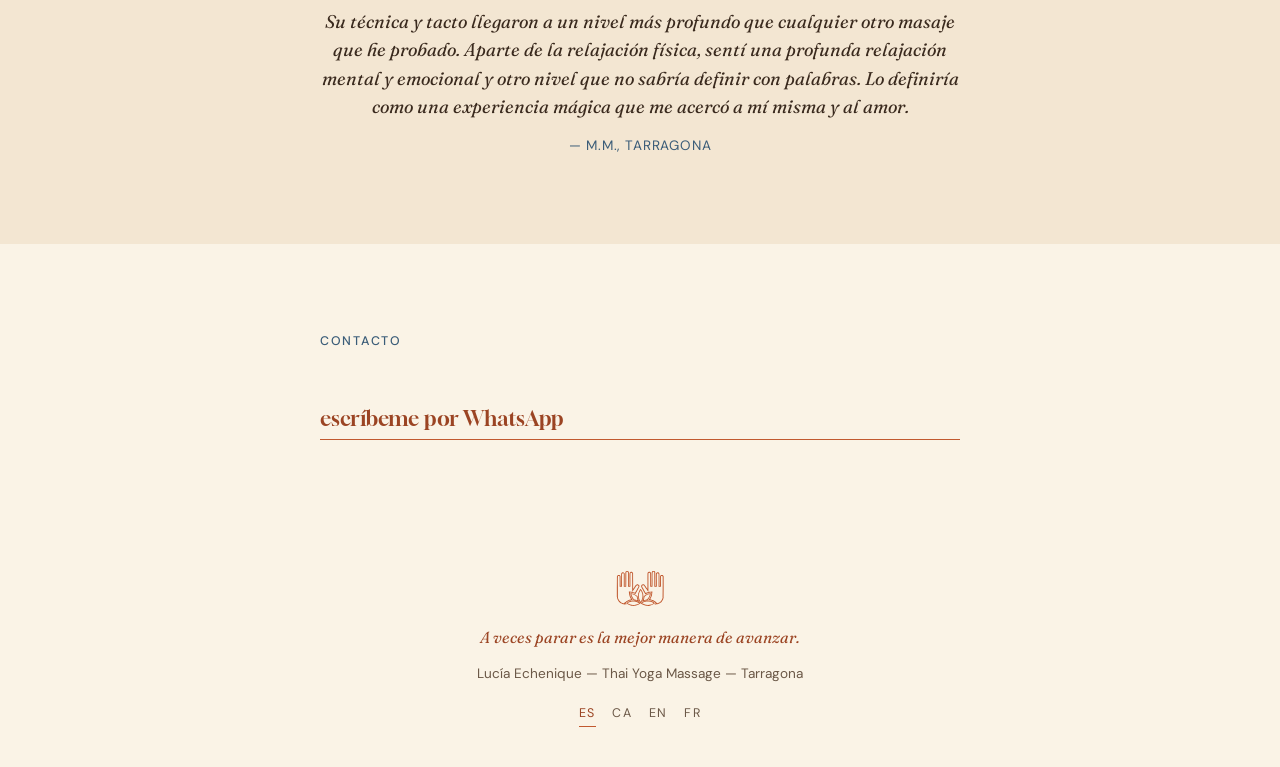
==== commit de6a3dea: "Logo: manos con loto de su tarjeta calcado a vector, como favicon y marca en el pie (4 idiomas); PNG" ====
--- a/index.html
+++ b/index.html
@@ -175,6 +175,7 @@
 </main>
 
 <footer class="site-footer">
+  <img class="footer-mark" src="/images/logo-manos.svg" alt="" />
   <p class="footer-tagline">A veces parar es la mejor manera de avanzar.</p>
   <p>Lucía Echenique — Thai Yoga Massage — Tarragona</p>
   <nav class="lang lang-footer" aria-label="Idioma">
--- a/styles.css
+++ b/styles.css
@@ -318,6 +318,11 @@
   color: var(--ink-soft);
   font-size: 0.85rem;
 }
+.footer-mark {
+  width: 52px;
+  display: block;
+  margin: 0 auto 1rem;
+}
 .footer-tagline {
   font-family: "Fraunces", serif;
   font-style: italic;
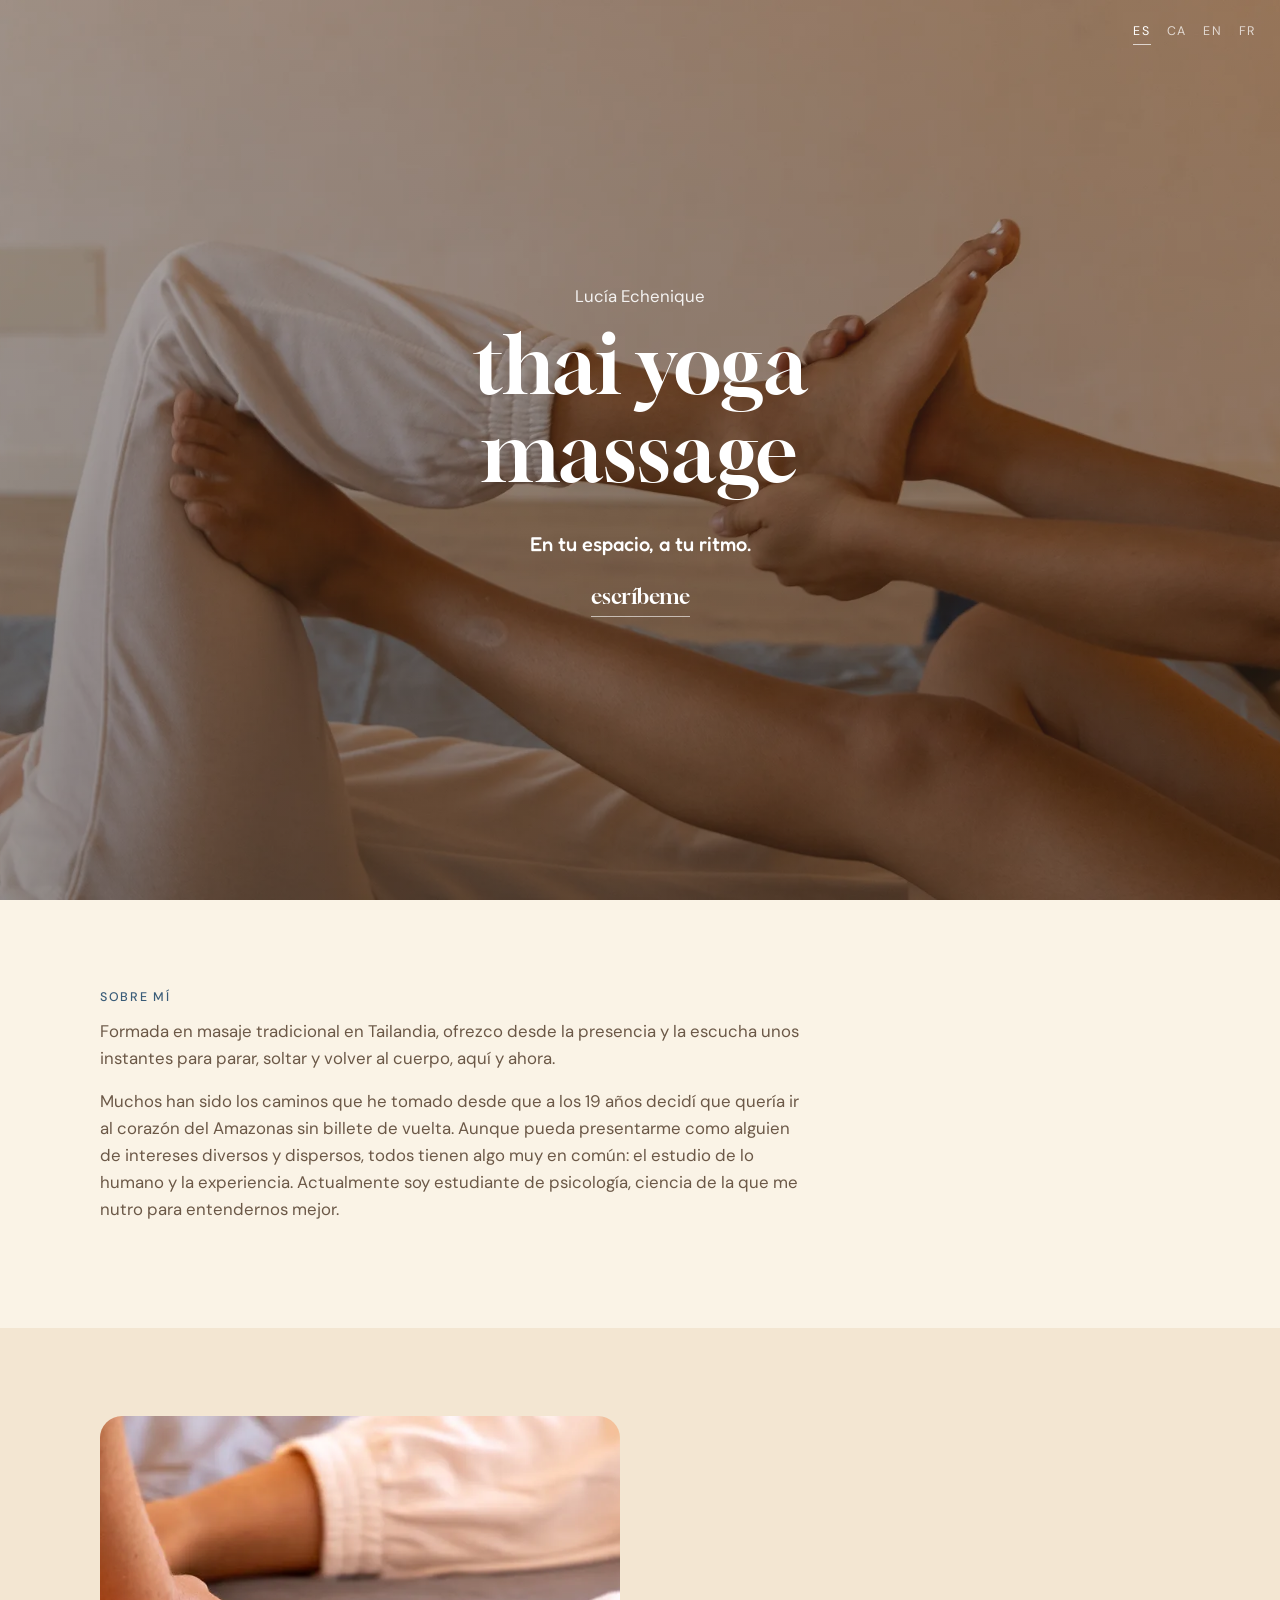
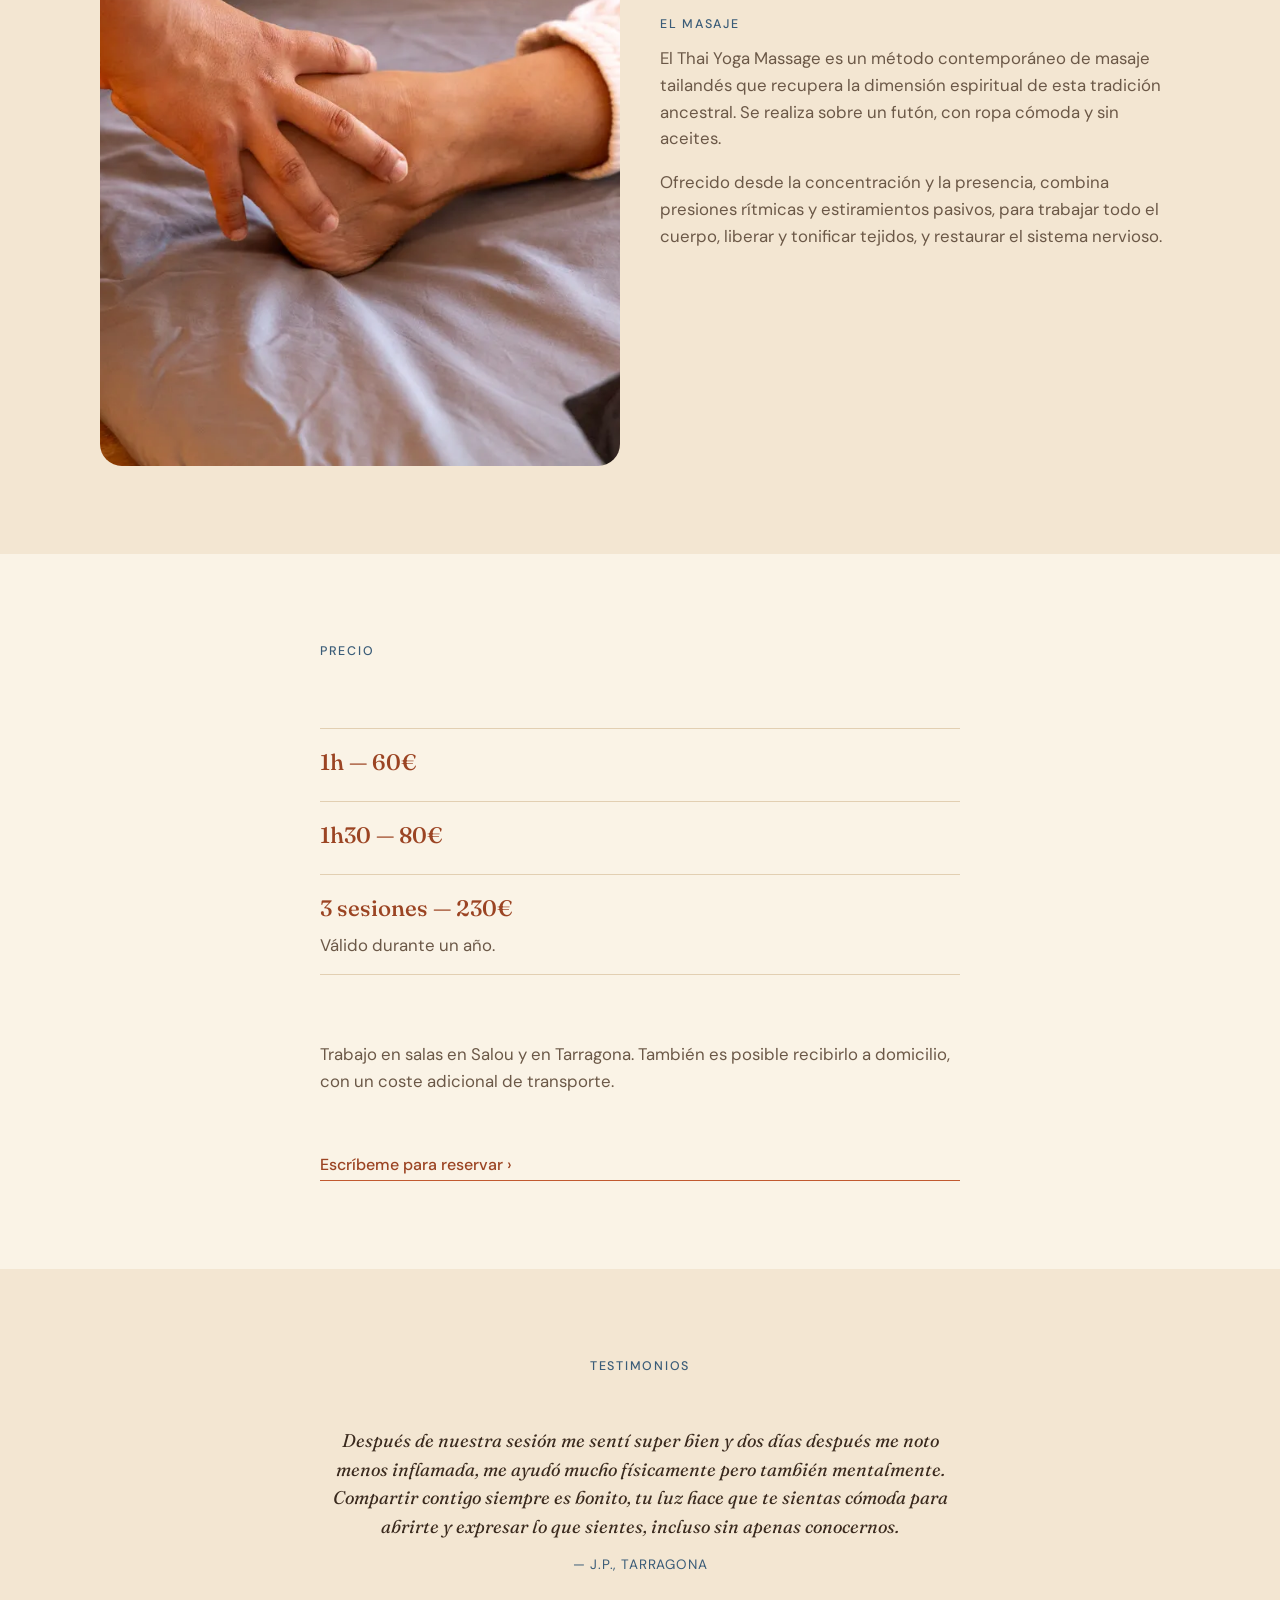
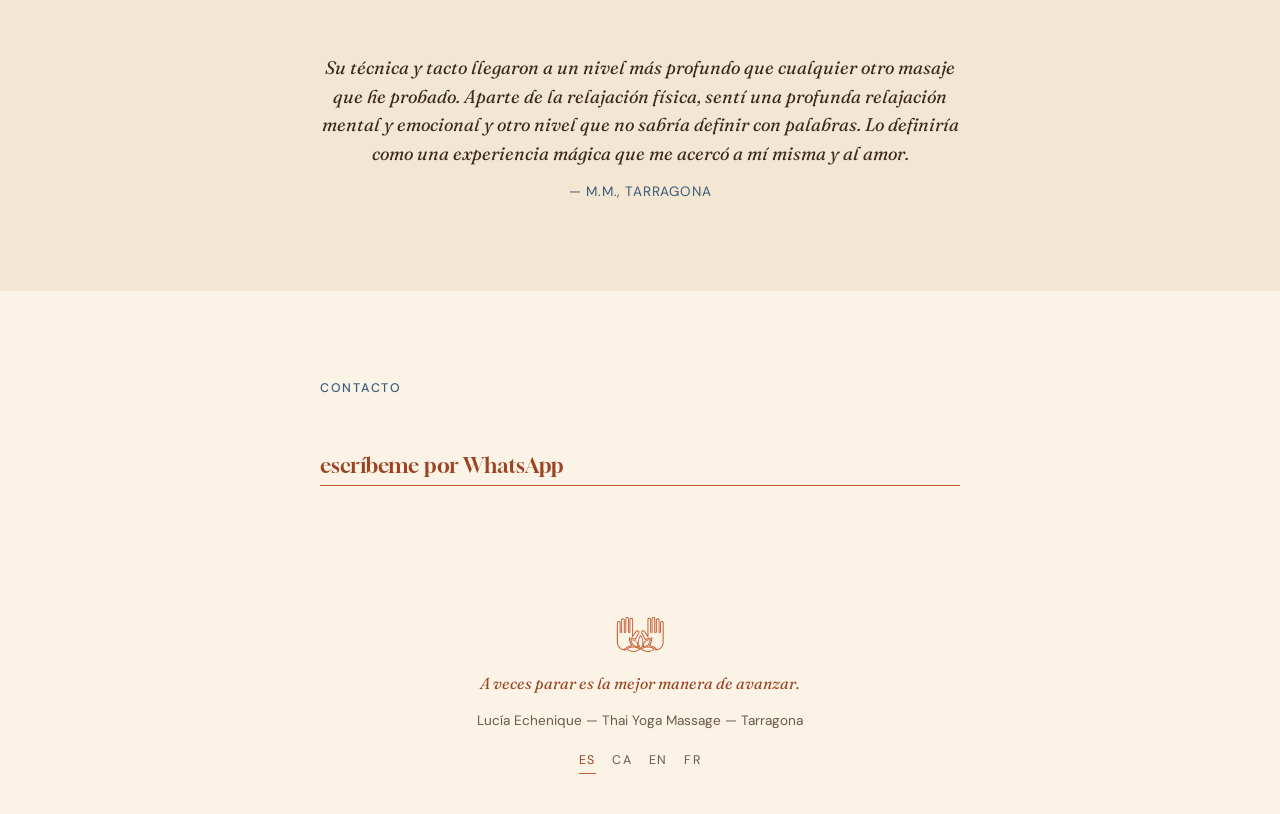
==== commit 192f4568: "Salas en Salou y Tarragona como base; domicilio pasa a opcion con coste de transporte; precios 1h 60" ====
--- a/index.html
+++ b/index.html
@@ -3,8 +3,8 @@
 <head>
 <meta charset="UTF-8" />
 <meta name="viewport" content="width=device-width, initial-scale=1.0" />
-<title>Lucía Echenique — Thai Yoga Massage a domicilio en Tarragona</title>
-<meta name="description" content="Thai Yoga Massage a domicilio en Tarragona, con Lucía Echenique. Sesiones de 1h30, en tu espacio, a tu ritmo." />
+<title>Lucía Echenique — Thai Yoga Massage en Tarragona y Salou</title>
+<meta name="description" content="Thai Yoga Massage en Tarragona y Salou, con Lucía Echenique. Masaje tradicional que se recibe vestido y sin aceites. Sesiones de 1h y 1h30." />
 <link rel="canonical" href="https://luciaechenique.com/" />
 <link rel="alternate" hreflang="es" href="https://luciaechenique.com/" />
 <link rel="alternate" hreflang="ca" href="https://luciaechenique.com/ca/" />
@@ -15,8 +15,8 @@
 <meta property="og:locale" content="es_ES" />
 <meta property="og:url" content="https://luciaechenique.com/" />
 <meta property="og:site_name" content="Lucía Echenique" />
-<meta property="og:title" content="Lucía Echenique — Thai Yoga Massage a domicilio en Tarragona" />
-<meta property="og:description" content="Thai Yoga Massage a domicilio en Tarragona. Sesiones de 1h30, en tu espacio, a tu ritmo." />
+<meta property="og:title" content="Lucía Echenique — Thai Yoga Massage en Tarragona y Salou" />
+<meta property="og:description" content="Thai Yoga Massage en Tarragona y Salou. Masaje tradicional, vestido y sin aceites. Sesiones de 1h y 1h30." />
 <meta property="og:image" content="https://luciaechenique.com/images/og.jpg" />
 <meta property="og:image:width" content="1200" />
 <meta property="og:image:height" content="630" />
@@ -36,12 +36,12 @@
   "name": "Lucía Echenique — Thai Yoga Massage",
   "url": "https://luciaechenique.com/",
   "image": "https://luciaechenique.com/images/og.jpg",
-  "description": "Thai Yoga Massage a domicilio en Tarragona. Sesiones de 1h30, en tu espacio, a tu ritmo.",
-  "areaServed": {
-    "@type": "City",
-    "name": "Tarragona"
-  },
-  "priceRange": "desde 85€"
+  "description": "Thai Yoga Massage en Tarragona y Salou. Masaje tradicional, vestido y sin aceites. Sesiones de 1h y 1h30.",
+  "areaServed": [
+    { "@type": "City", "name": "Tarragona" },
+    { "@type": "City", "name": "Salou" }
+  ],
+  "priceRange": "desde 60€"
 }
 </script>
 </head>
@@ -112,8 +112,10 @@
       <h2 class="kicker">Precio</h2>
       <div class="price-list">
         <div class="price-item">
-          <p class="price-amount">1h30 — 85€</p>
-          <p class="body-text">El desplazamiento se ajusta según la zona.</p>
+          <p class="price-amount">1h — 60€</p>
+        </div>
+        <div class="price-item">
+          <p class="price-amount">1h30 — 80€</p>
         </div>
         <div class="price-item">
           <p class="price-amount">3 sesiones — 230€</p>
@@ -121,7 +123,8 @@
         </div>
       </div>
       <p class="body-text">
-        Me desplazo a domicilio en Tarragona y alrededores, traigo el futón y todo lo necesario.
+        Trabajo en salas en Salou y en Tarragona. También es posible recibirlo a domicilio, con un coste adicional
+        de transporte.
       </p>
       <a class="cta-link" href="https://wa.me/34604867716?text=Hola%20Luc%C3%ADa%2C%20me%20interesa%20una%20sesi%C3%B3n%20de%20Thai%20Yoga%20Massage." target="_blank" rel="noopener">Escríbeme para reservar &rsaquo;</a>
     </div>
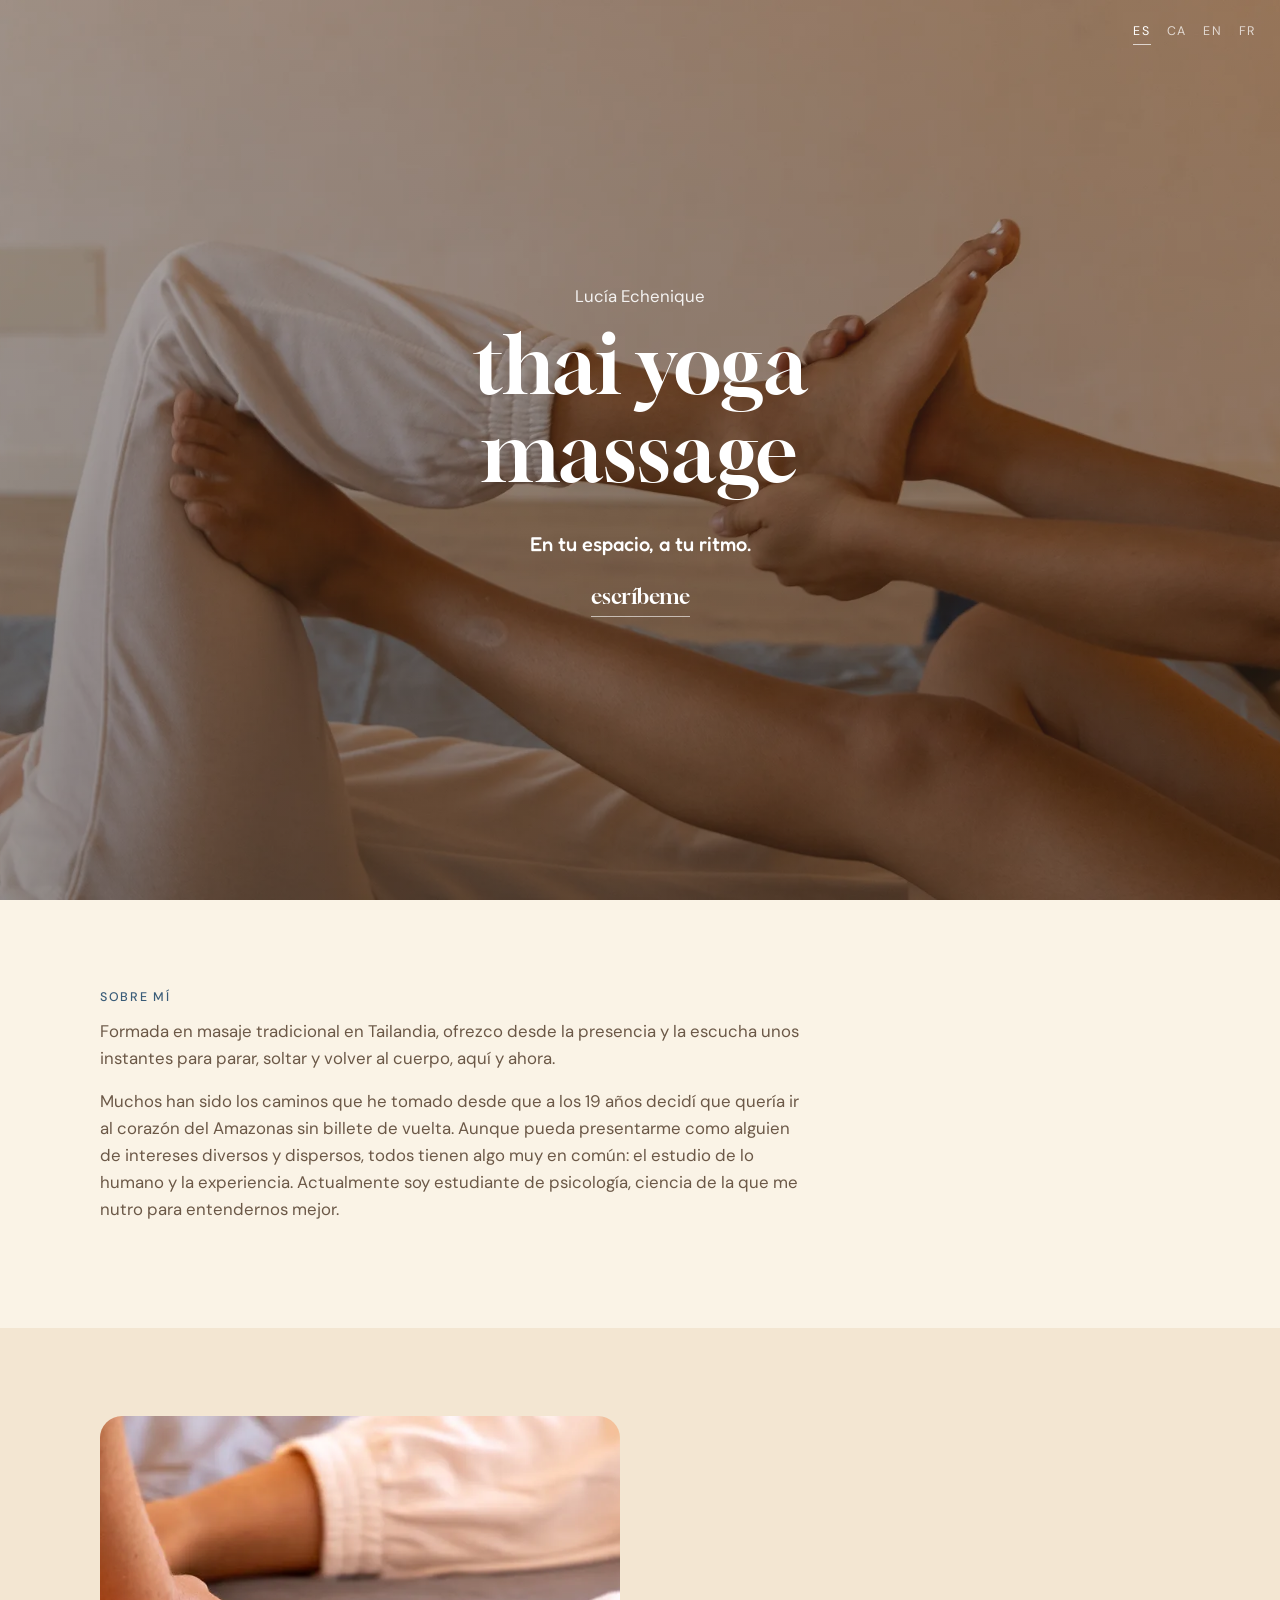
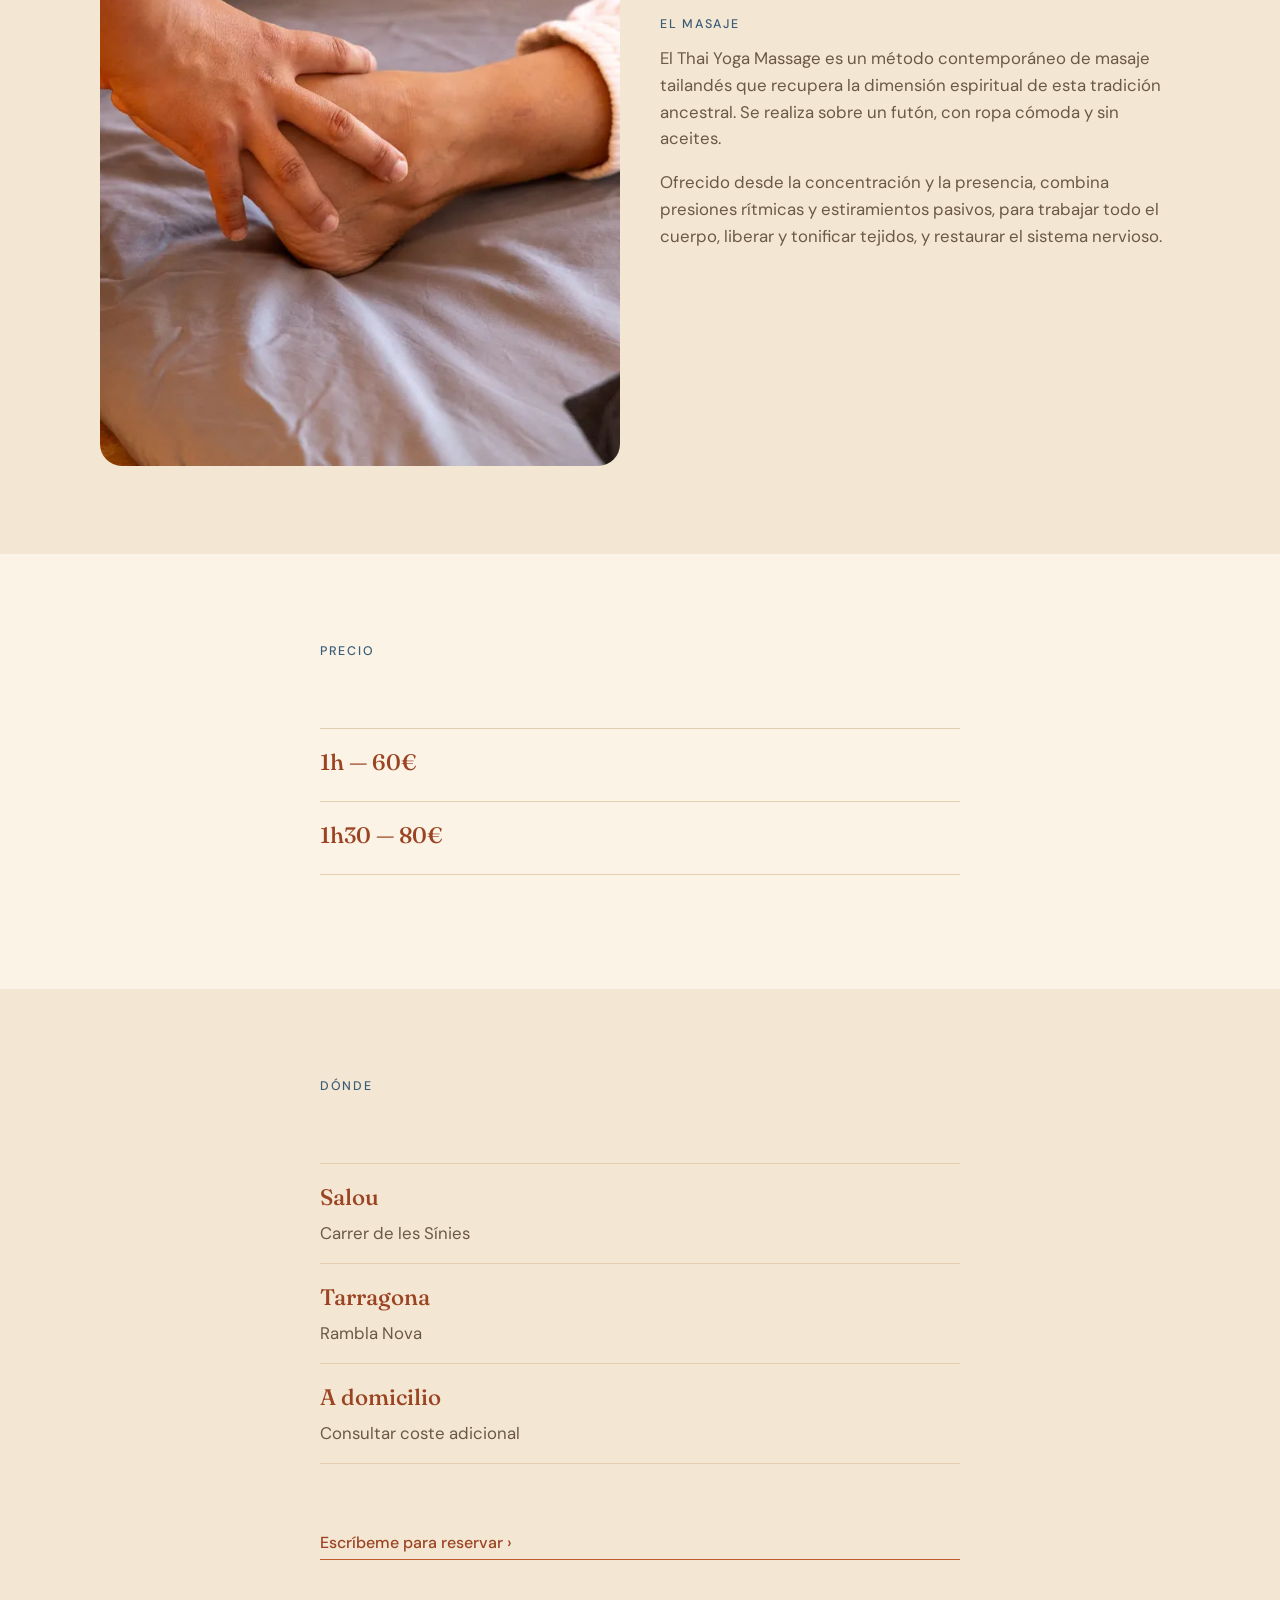
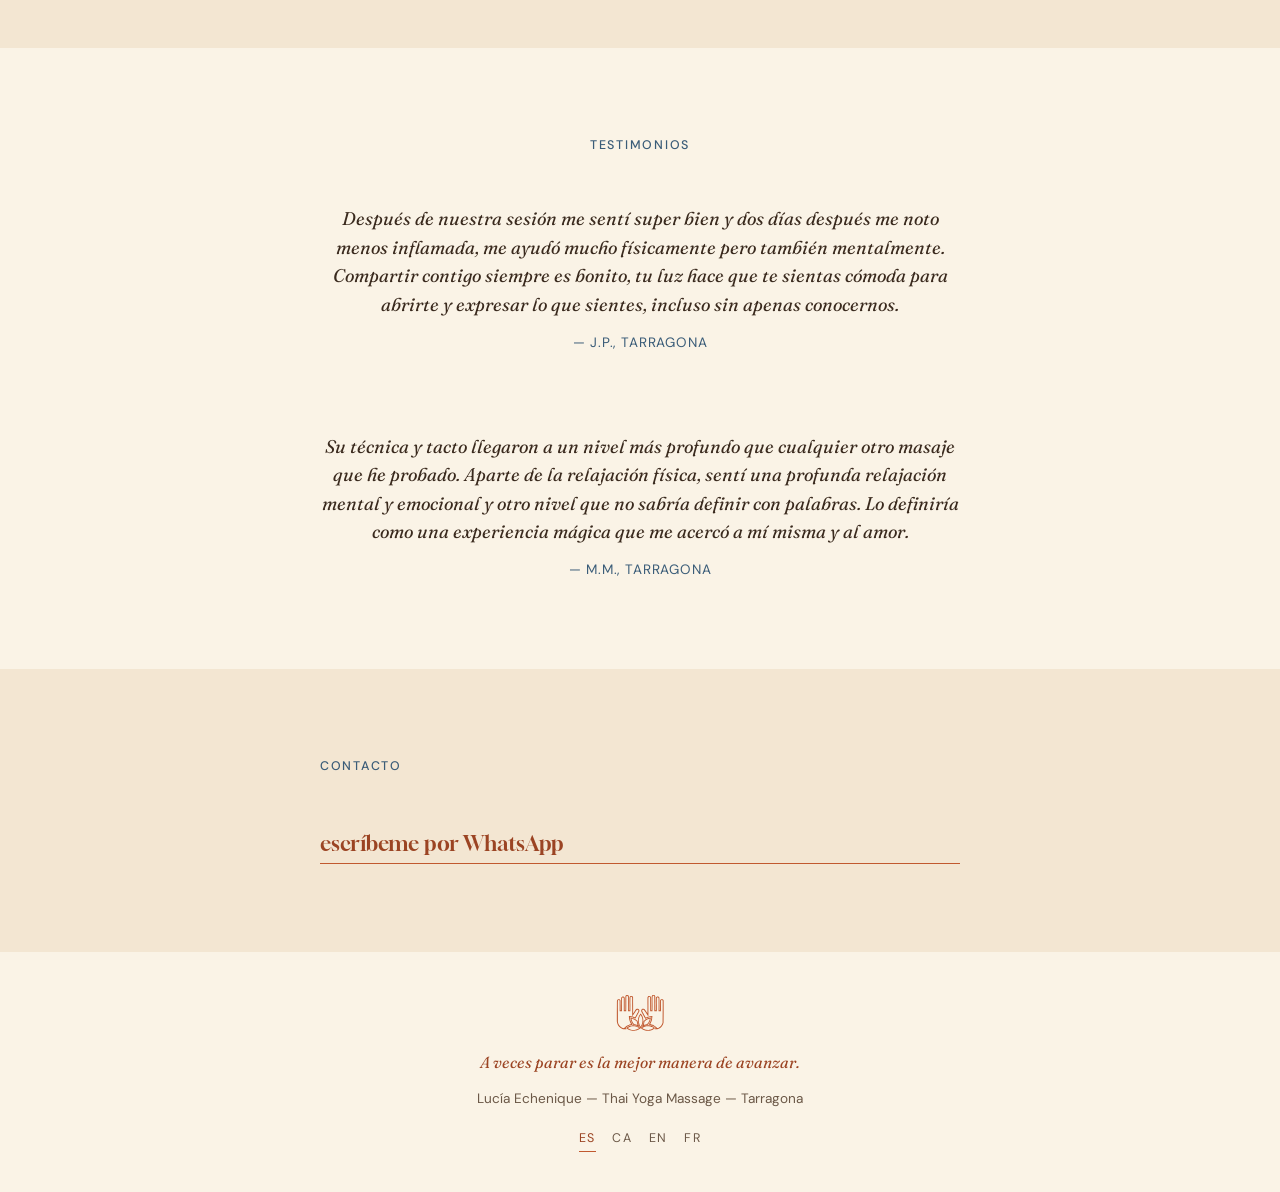
==== commit 667032d8: "Seccion Donde con Salou, Tarragona y domicilio; quita el pack de 3 sesiones (4 idiomas) Co-Authored-" ====
--- a/index.html
+++ b/index.html
@@ -117,21 +117,34 @@
         <div class="price-item">
           <p class="price-amount">1h30 — 80€</p>
         </div>
-        <div class="price-item">
-          <p class="price-amount">3 sesiones — 230€</p>
-          <p class="body-text">Válido durante un año.</p>
-        </div>
-      </div>
-      <p class="body-text">
-        Trabajo en salas en Salou y en Tarragona. También es posible recibirlo a domicilio, con un coste adicional
-        de transporte.
-      </p>
+      </div>
+    </div>
+  </section>
+
+  <!-- DÓNDE -->
+  <section class="section alt" id="donde">
+    <div class="section-inner narrow">
+      <h2 class="kicker">Dónde</h2>
+      <div class="price-list">
+        <div class="price-item">
+          <p class="price-amount">Salou</p>
+          <p class="body-text">Carrer de les Sínies</p>
+        </div>
+        <div class="price-item">
+          <p class="price-amount">Tarragona</p>
+          <p class="body-text">Rambla Nova</p>
+        </div>
+        <div class="price-item">
+          <p class="price-amount">A domicilio</p>
+          <p class="body-text">Consultar coste adicional</p>
+        </div>
+      </div>
       <a class="cta-link" href="https://wa.me/34604867716?text=Hola%20Luc%C3%ADa%2C%20me%20interesa%20una%20sesi%C3%B3n%20de%20Thai%20Yoga%20Massage." target="_blank" rel="noopener">Escríbeme para reservar &rsaquo;</a>
     </div>
   </section>
 
   <!-- TESTIMONIOS -->
-  <section class="section alt" id="testimonios">
+  <section class="section" id="testimonios">
     <div class="section-inner narrow center">
       <h2 class="kicker">Testimonios</h2>
       <blockquote class="testimonial">
@@ -167,7 +180,7 @@
   -->
 
   <!-- CONTACTO -->
-  <section class="section contact-section" id="contacto">
+  <section class="section alt contact-section" id="contacto">
     <div class="section-inner narrow">
       <h2 class="kicker">Contacto</h2>
 
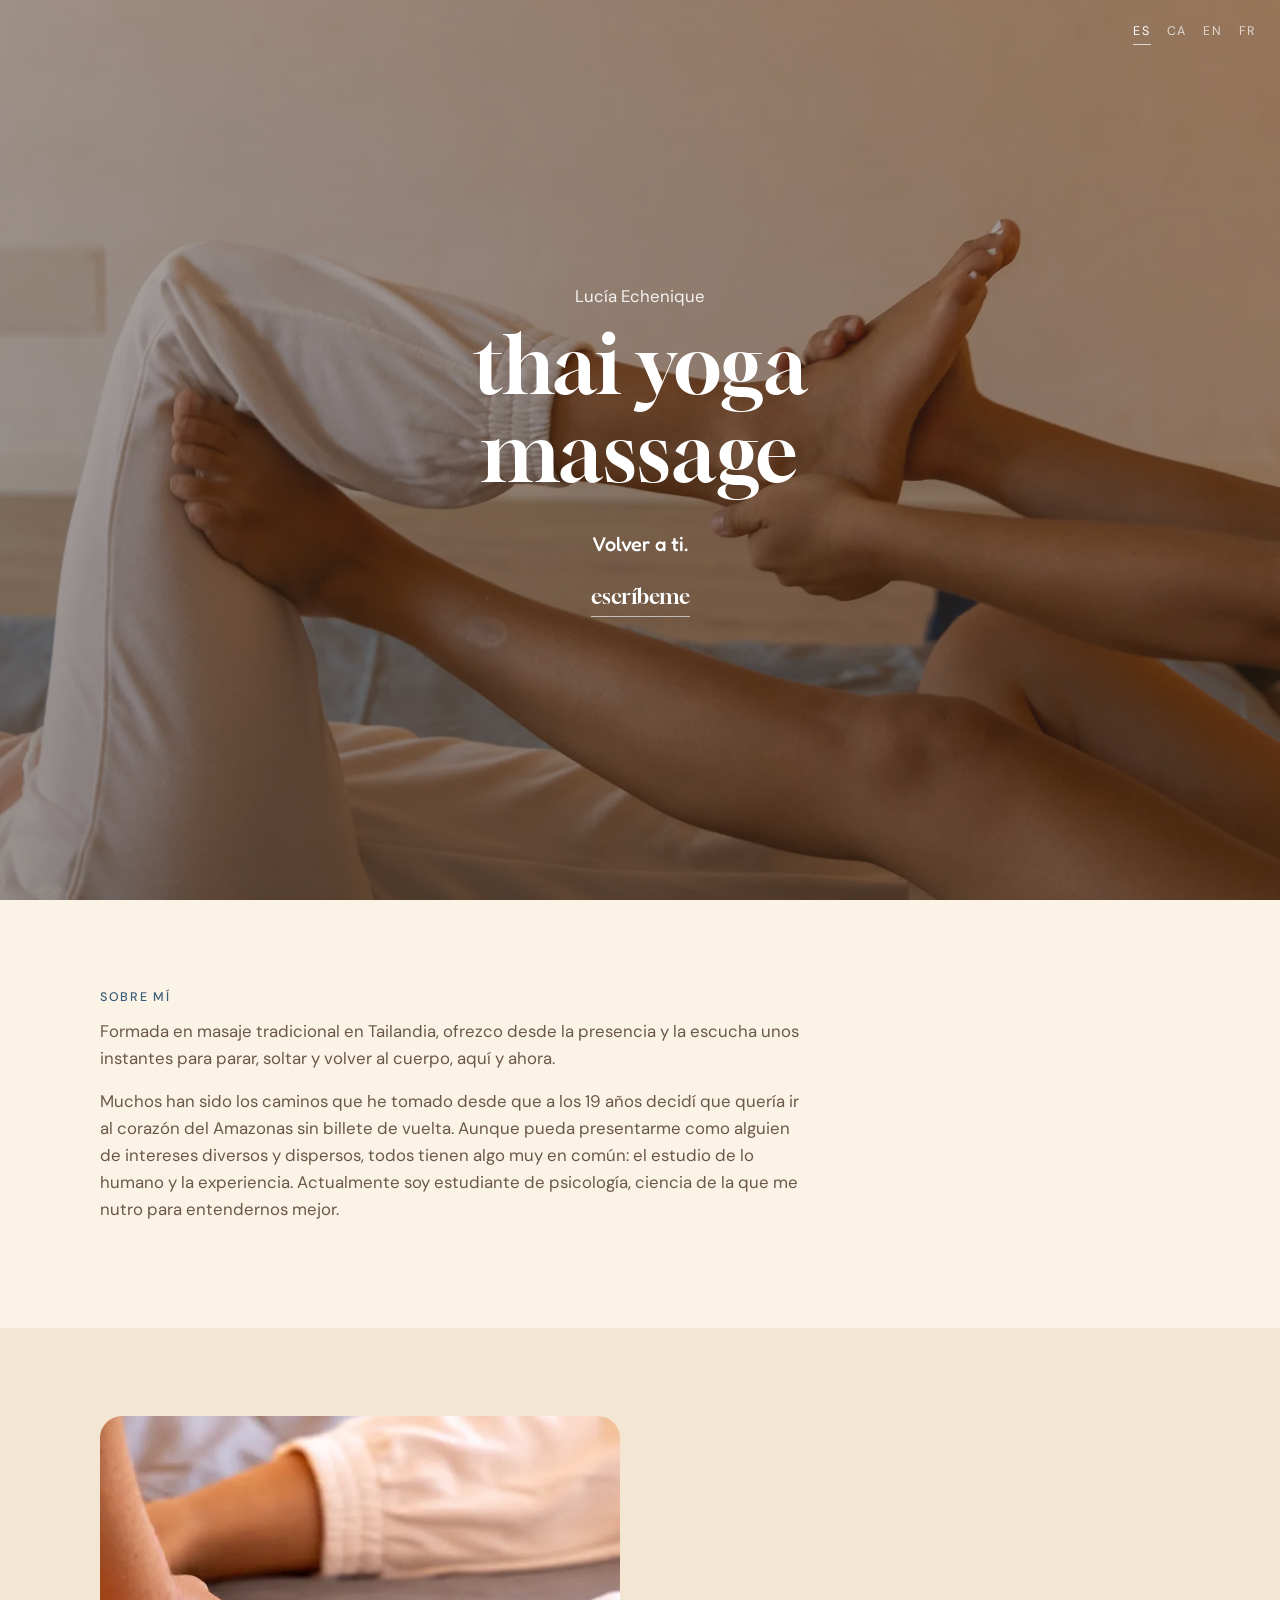
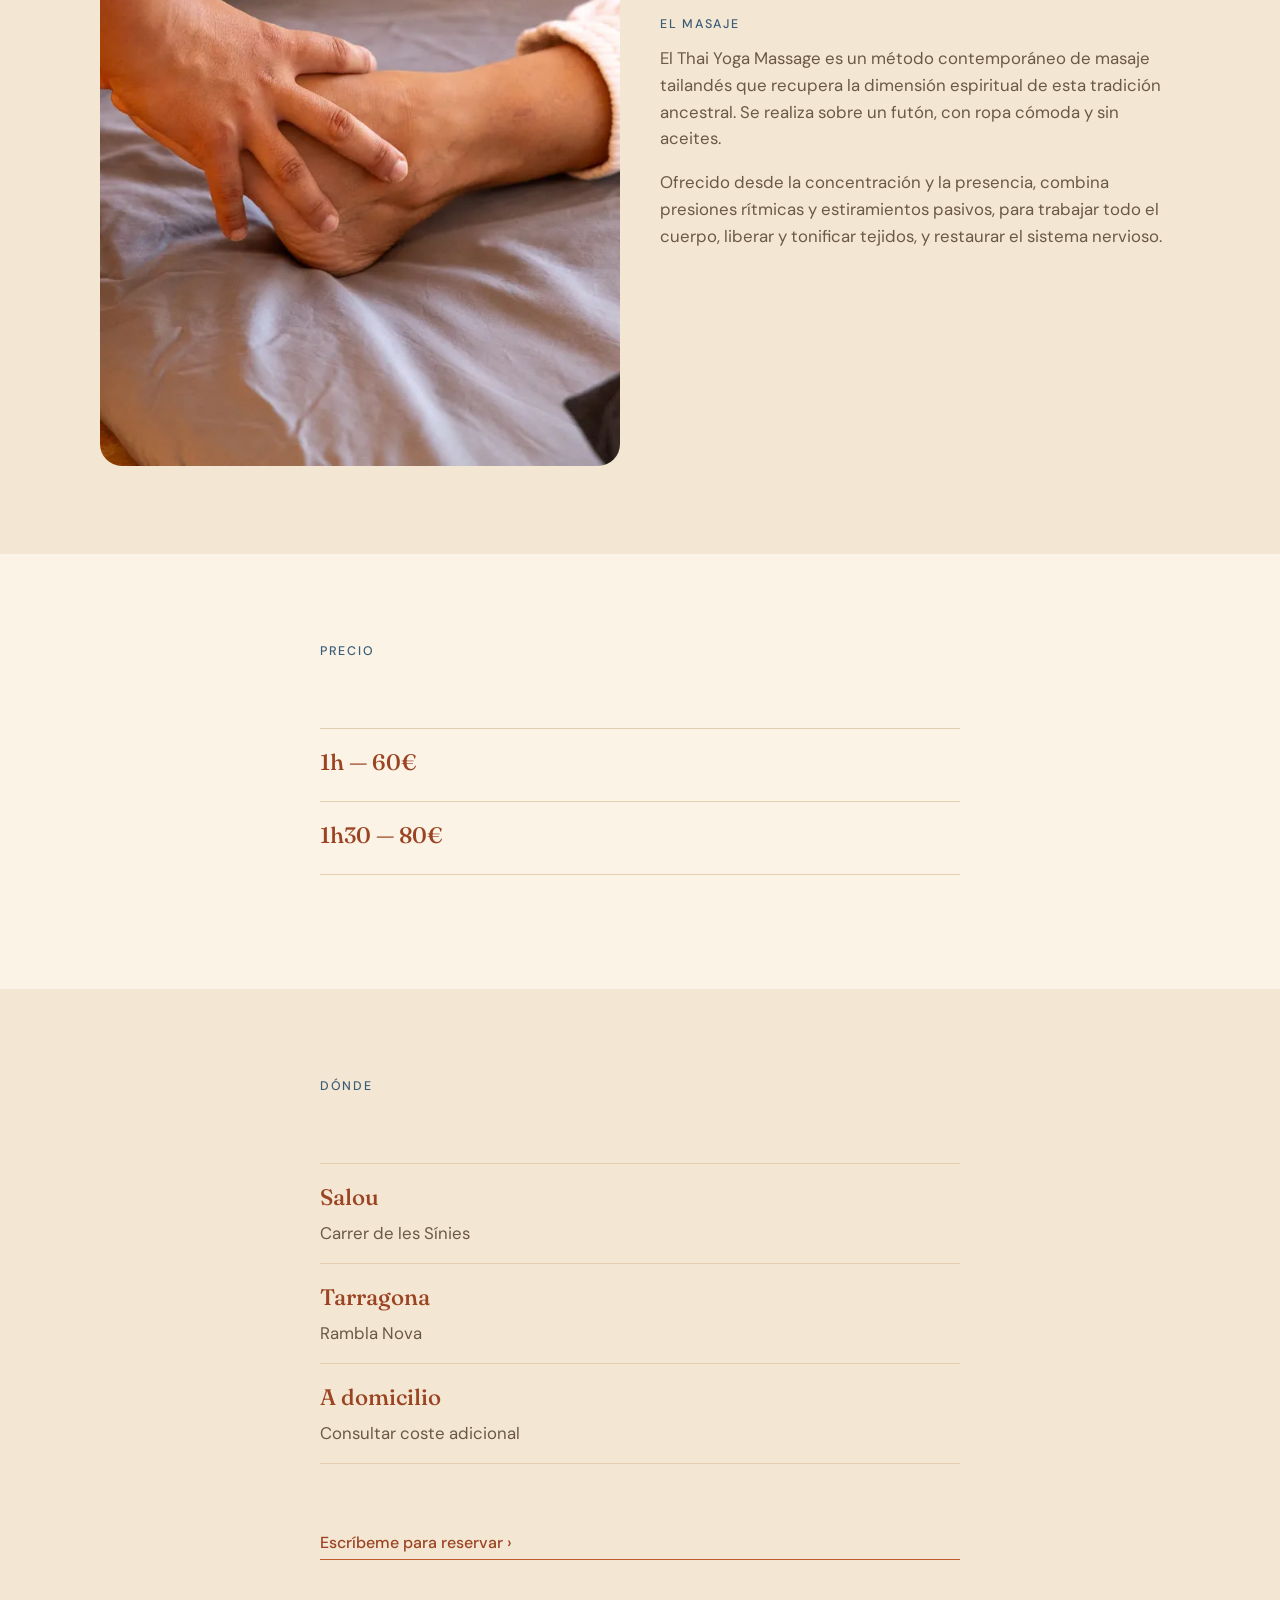
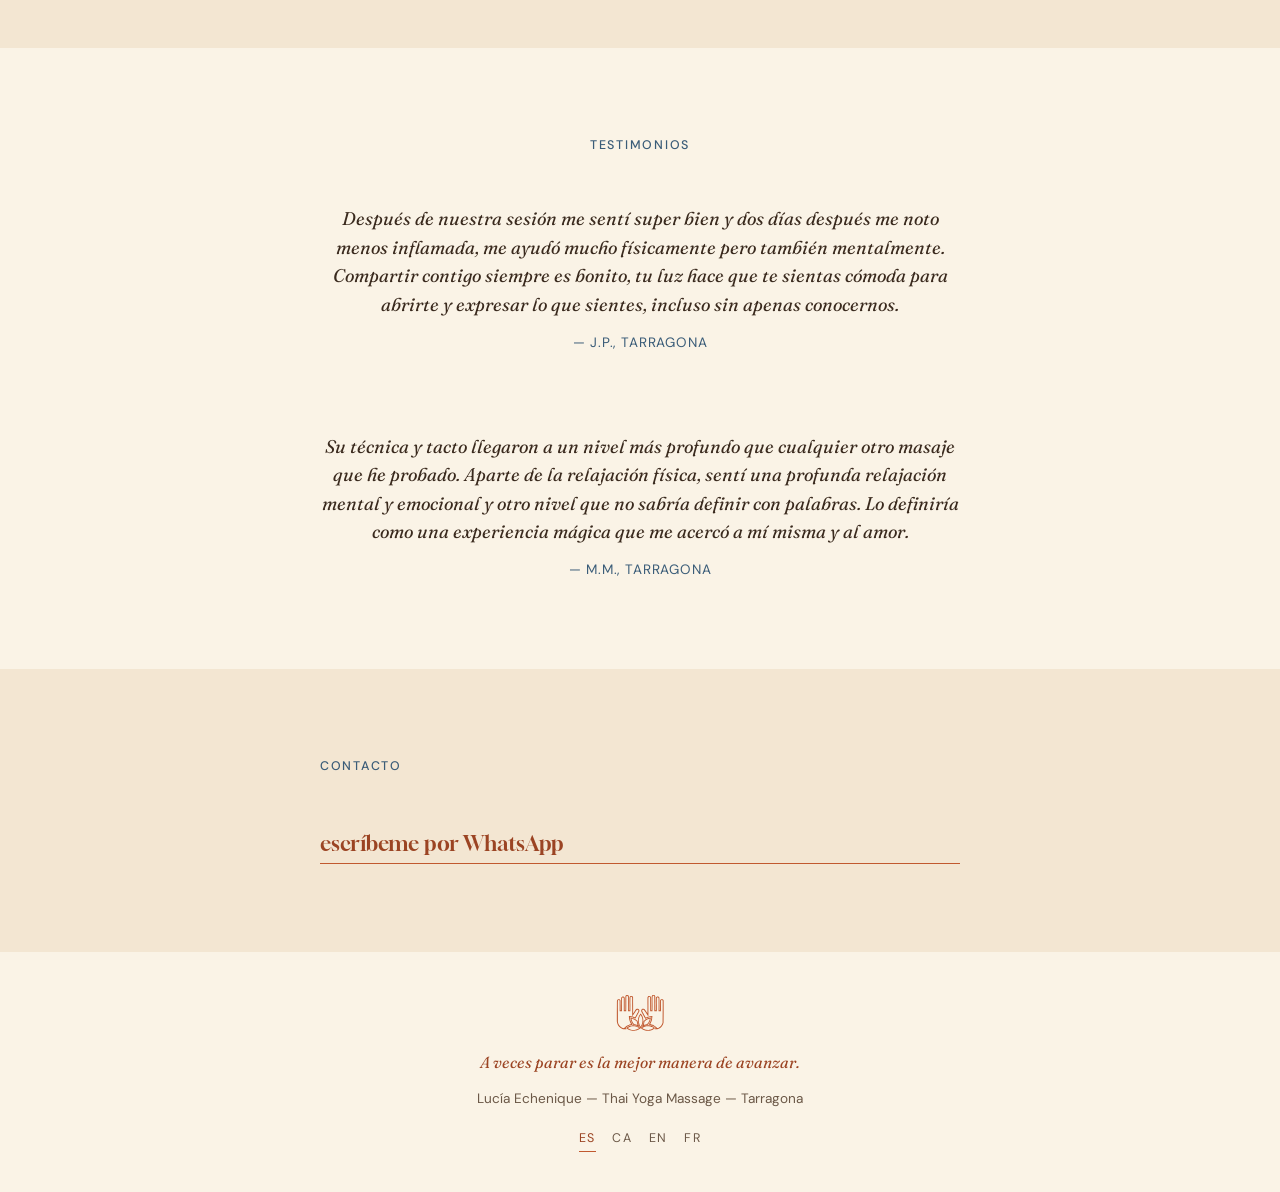
==== commit b5f43237: "Hero: frase "Volver a ti." (4 idiomas) Co-Authored-By: Claude Fable 5.1 <noreply@anthropic.com>" ====
--- a/index.html
+++ b/index.html
@@ -62,7 +62,7 @@
   <div class="hero-inner">
     <p class="hero-name">Lucía Echenique</p>
     <h1>thai yoga massage</h1>
-    <p class="hero-phrase">En tu espacio, a tu ritmo.</p>
+    <p class="hero-phrase">Volver a ti.</p>
     <a class="cta-link cta-lg" href="https://wa.me/34604867716?text=Hola%20Luc%C3%ADa%2C%20me%20interesa%20una%20sesi%C3%B3n%20de%20Thai%20Yoga%20Massage." target="_blank" rel="noopener">escríbeme</a>
   </div>
 </header>
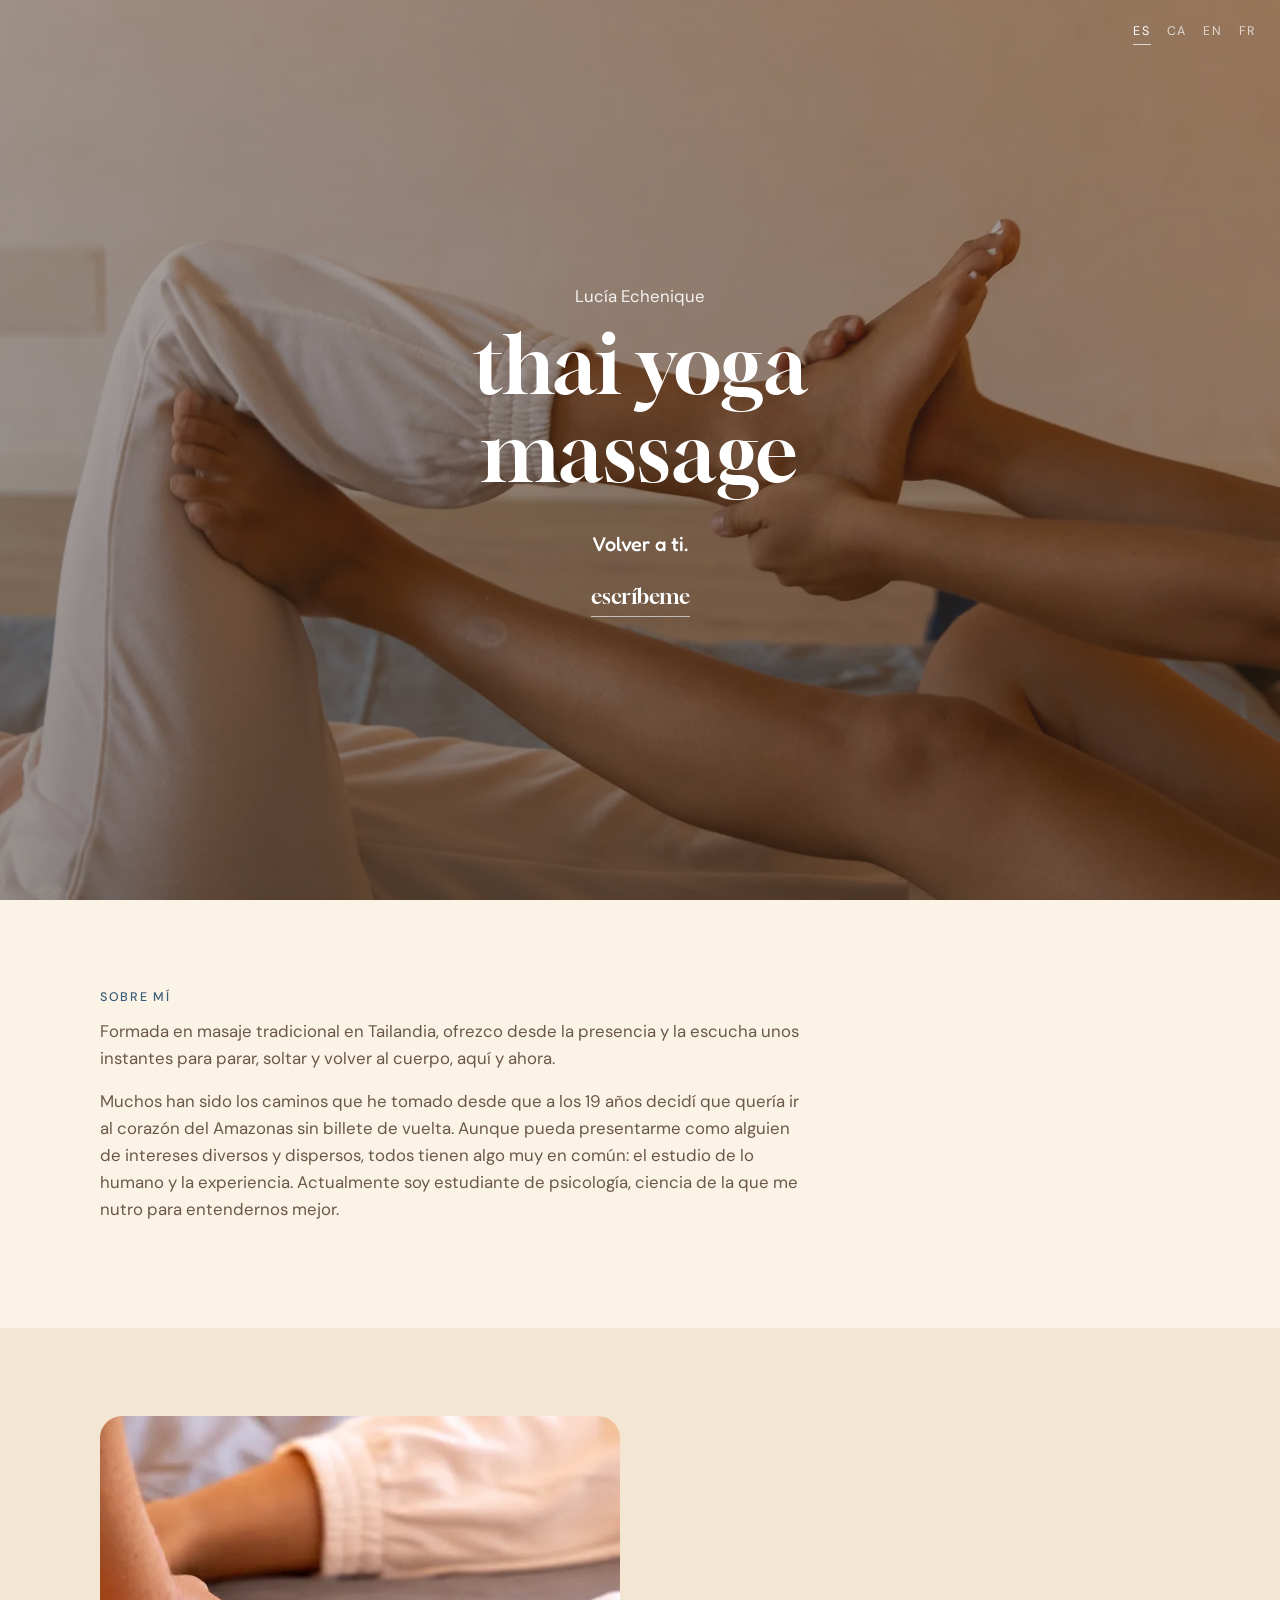
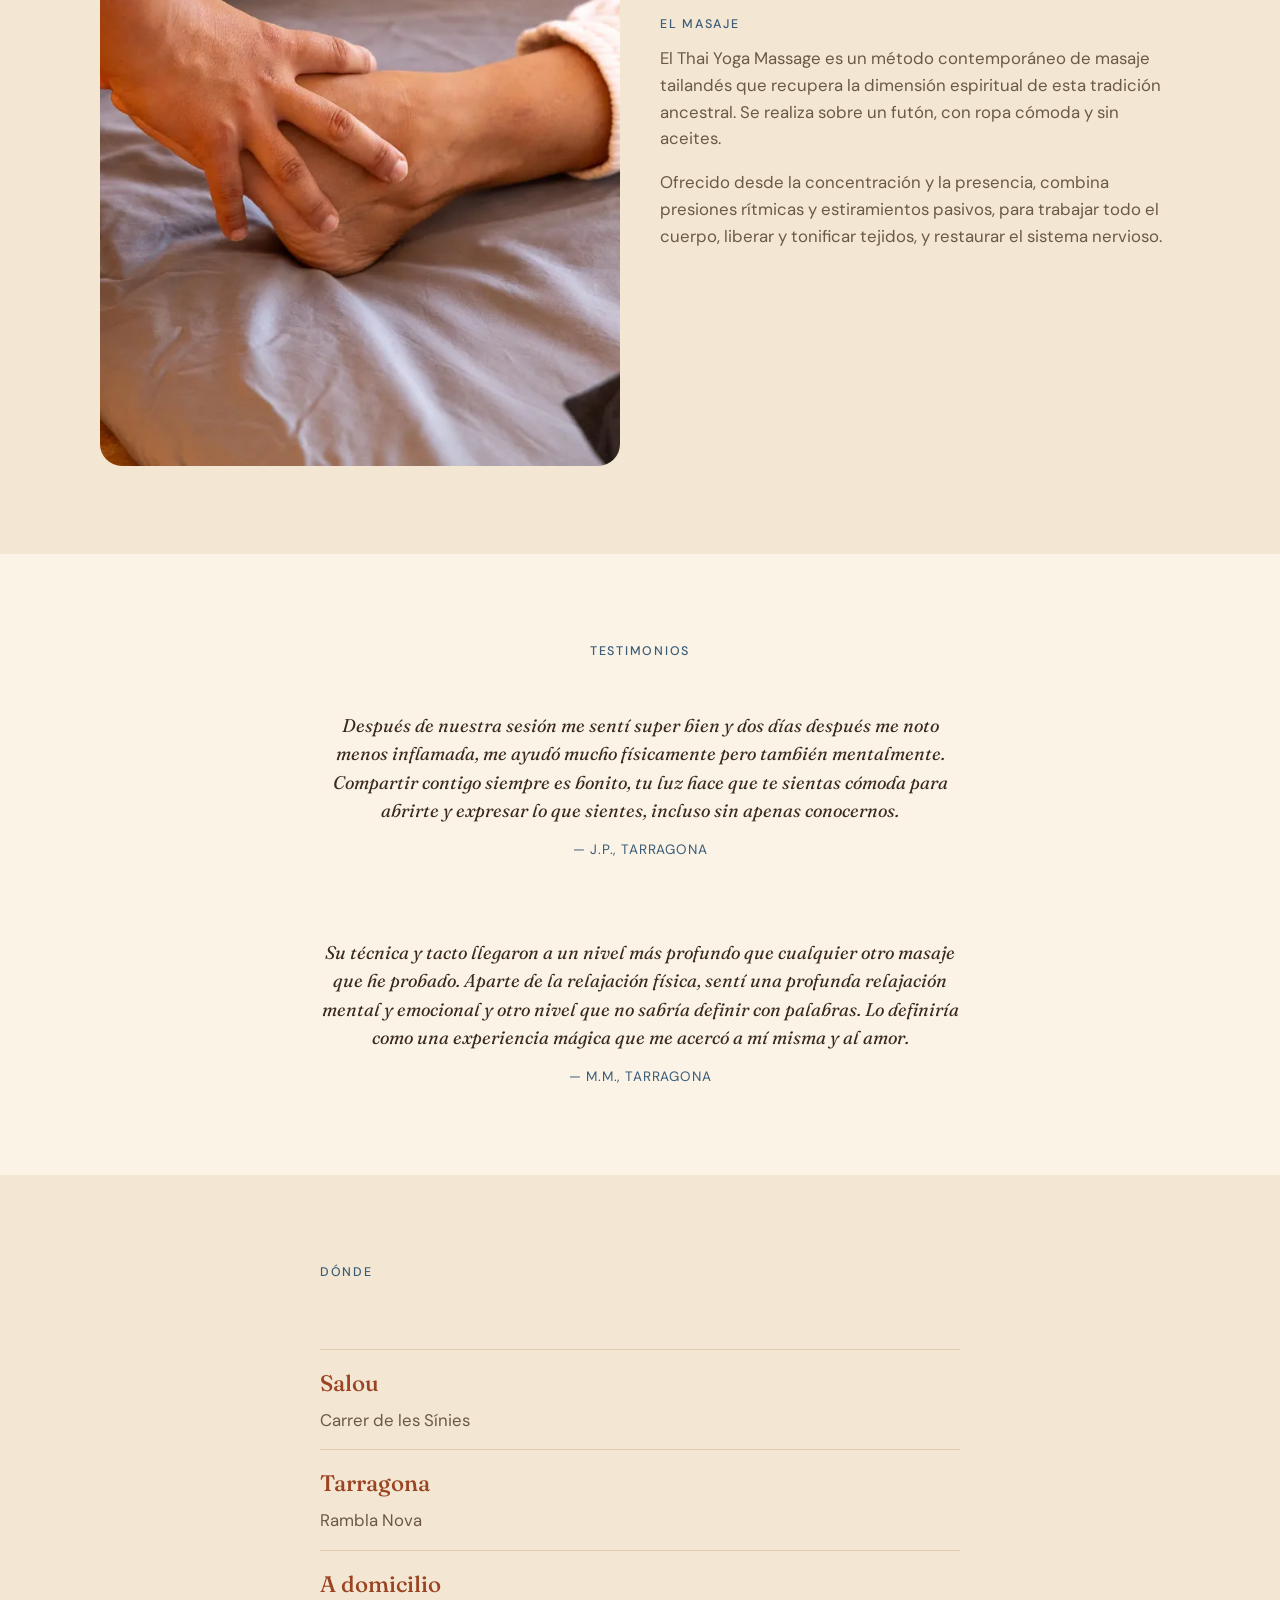
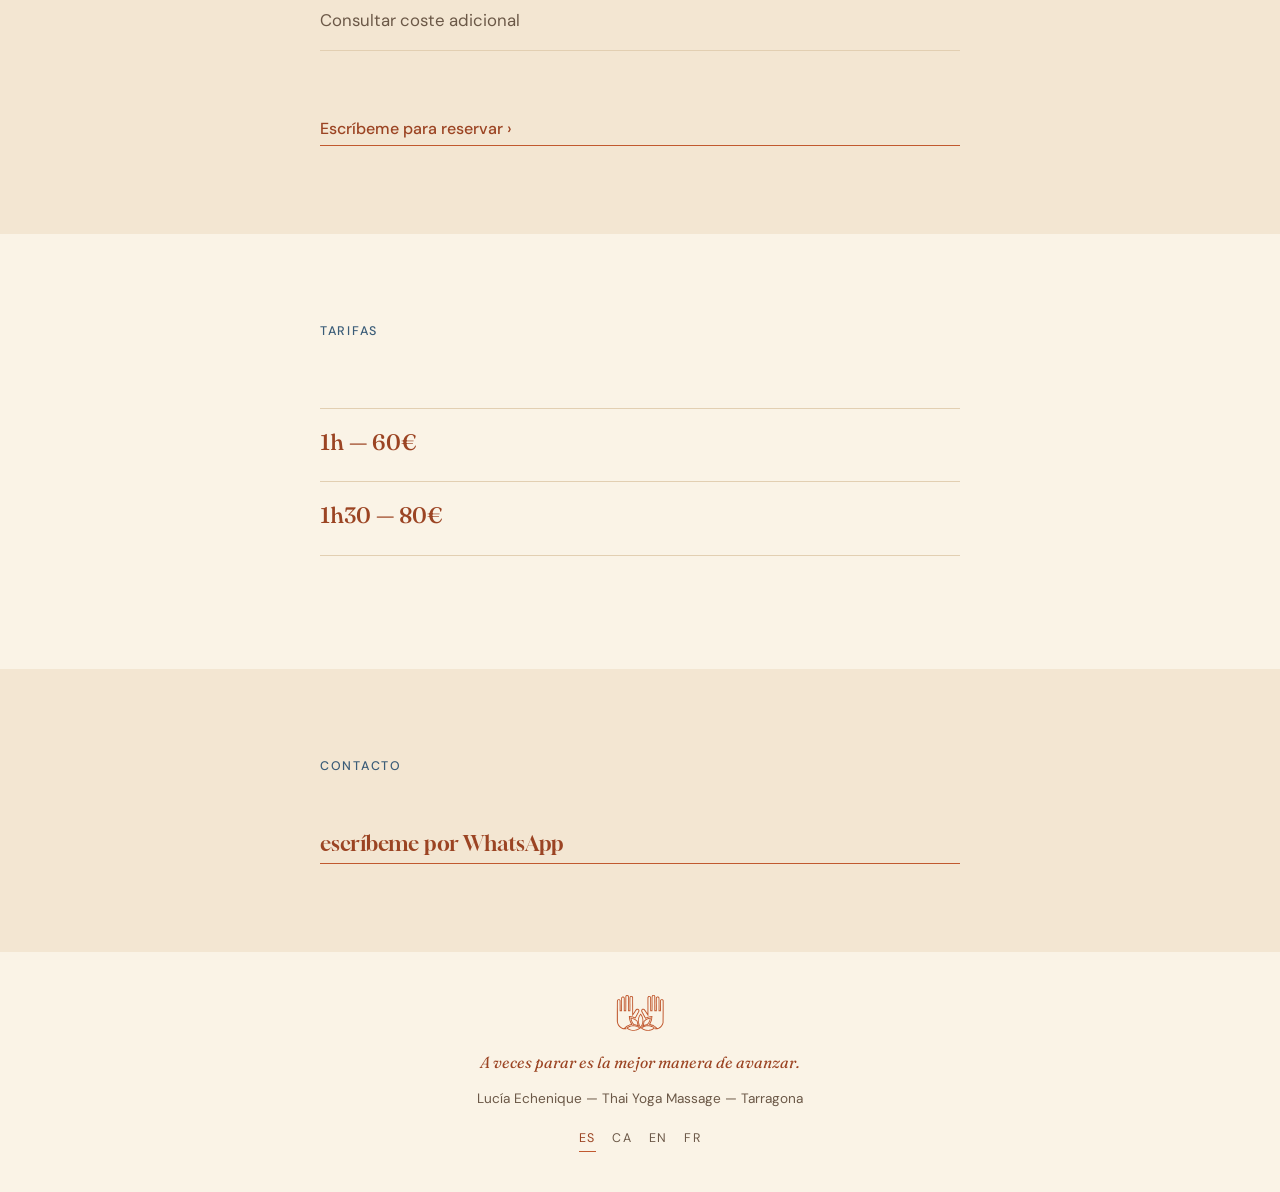
==== commit f3f0e396: "Orden: testimonios, donde, tarifas; "Precio" pasa a "Tarifas" (4 idiomas) Co-Authored-By: Claude Fab" ====
--- a/index.html
+++ b/index.html
@@ -106,43 +106,6 @@
     </div>
   </section>
 
-  <!-- PRECIO -->
-  <section class="section" id="precio">
-    <div class="section-inner narrow">
-      <h2 class="kicker">Precio</h2>
-      <div class="price-list">
-        <div class="price-item">
-          <p class="price-amount">1h — 60€</p>
-        </div>
-        <div class="price-item">
-          <p class="price-amount">1h30 — 80€</p>
-        </div>
-      </div>
-    </div>
-  </section>
-
-  <!-- DÓNDE -->
-  <section class="section alt" id="donde">
-    <div class="section-inner narrow">
-      <h2 class="kicker">Dónde</h2>
-      <div class="price-list">
-        <div class="price-item">
-          <p class="price-amount">Salou</p>
-          <p class="body-text">Carrer de les Sínies</p>
-        </div>
-        <div class="price-item">
-          <p class="price-amount">Tarragona</p>
-          <p class="body-text">Rambla Nova</p>
-        </div>
-        <div class="price-item">
-          <p class="price-amount">A domicilio</p>
-          <p class="body-text">Consultar coste adicional</p>
-        </div>
-      </div>
-      <a class="cta-link" href="https://wa.me/34604867716?text=Hola%20Luc%C3%ADa%2C%20me%20interesa%20una%20sesi%C3%B3n%20de%20Thai%20Yoga%20Massage." target="_blank" rel="noopener">Escríbeme para reservar &rsaquo;</a>
-    </div>
-  </section>
-
   <!-- TESTIMONIOS -->
   <section class="section" id="testimonios">
     <div class="section-inner narrow center">
@@ -162,6 +125,43 @@
     </div>
   </section>
 
+  <!-- DÓNDE -->
+  <section class="section alt" id="donde">
+    <div class="section-inner narrow">
+      <h2 class="kicker">Dónde</h2>
+      <div class="price-list">
+        <div class="price-item">
+          <p class="price-amount">Salou</p>
+          <p class="body-text">Carrer de les Sínies</p>
+        </div>
+        <div class="price-item">
+          <p class="price-amount">Tarragona</p>
+          <p class="body-text">Rambla Nova</p>
+        </div>
+        <div class="price-item">
+          <p class="price-amount">A domicilio</p>
+          <p class="body-text">Consultar coste adicional</p>
+        </div>
+      </div>
+      <a class="cta-link" href="https://wa.me/34604867716?text=Hola%20Luc%C3%ADa%2C%20me%20interesa%20una%20sesi%C3%B3n%20de%20Thai%20Yoga%20Massage." target="_blank" rel="noopener">Escríbeme para reservar &rsaquo;</a>
+    </div>
+  </section>
+
+  <!-- TARIFAS -->
+  <section class="section" id="precio">
+    <div class="section-inner narrow">
+      <h2 class="kicker">Tarifas</h2>
+      <div class="price-list">
+        <div class="price-item">
+          <p class="price-amount">1h — 60€</p>
+        </div>
+        <div class="price-item">
+          <p class="price-amount">1h30 — 80€</p>
+        </div>
+      </div>
+    </div>
+  </section>
+
   <!-- YOGA — en pausa, solo se ofrece masaje por ahora. Reactivar cuando haya fotos/contenido de clases.
   <section class="section" id="yoga">
     <div class="section-inner reverse">
